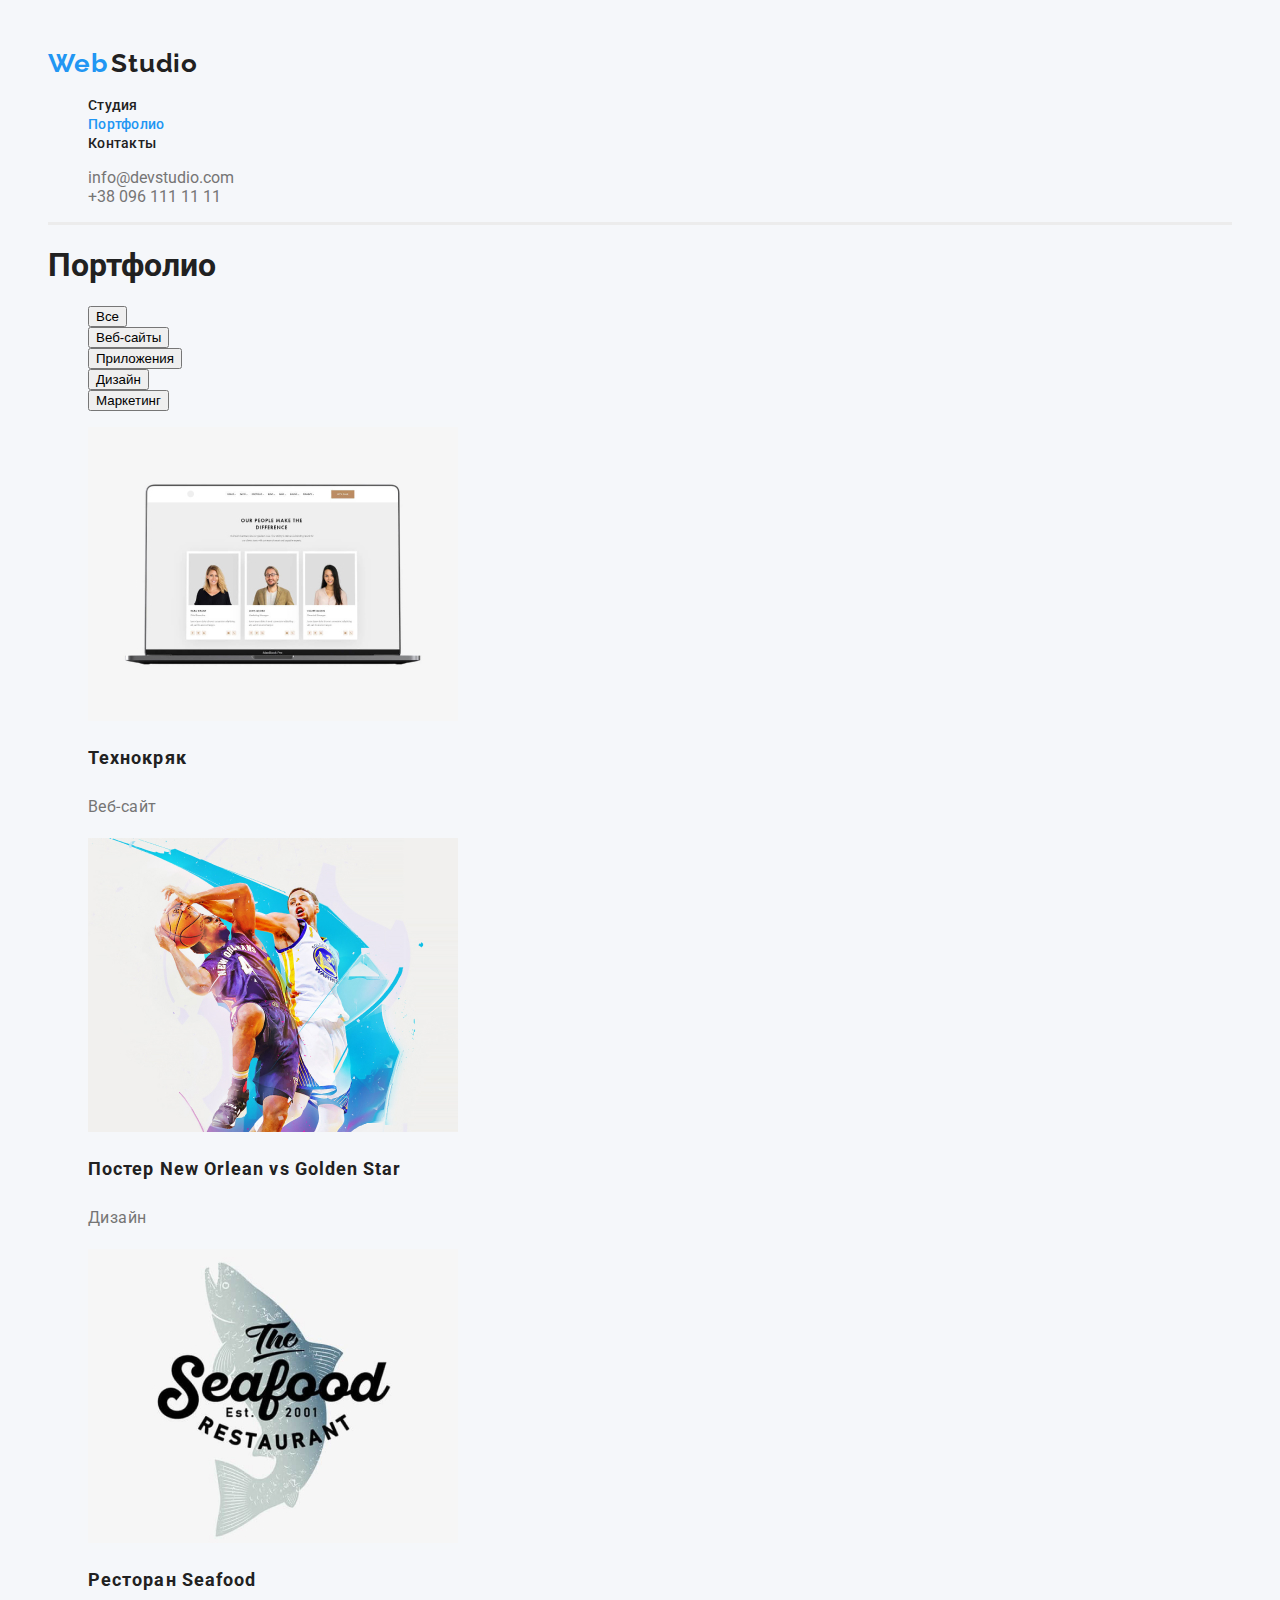
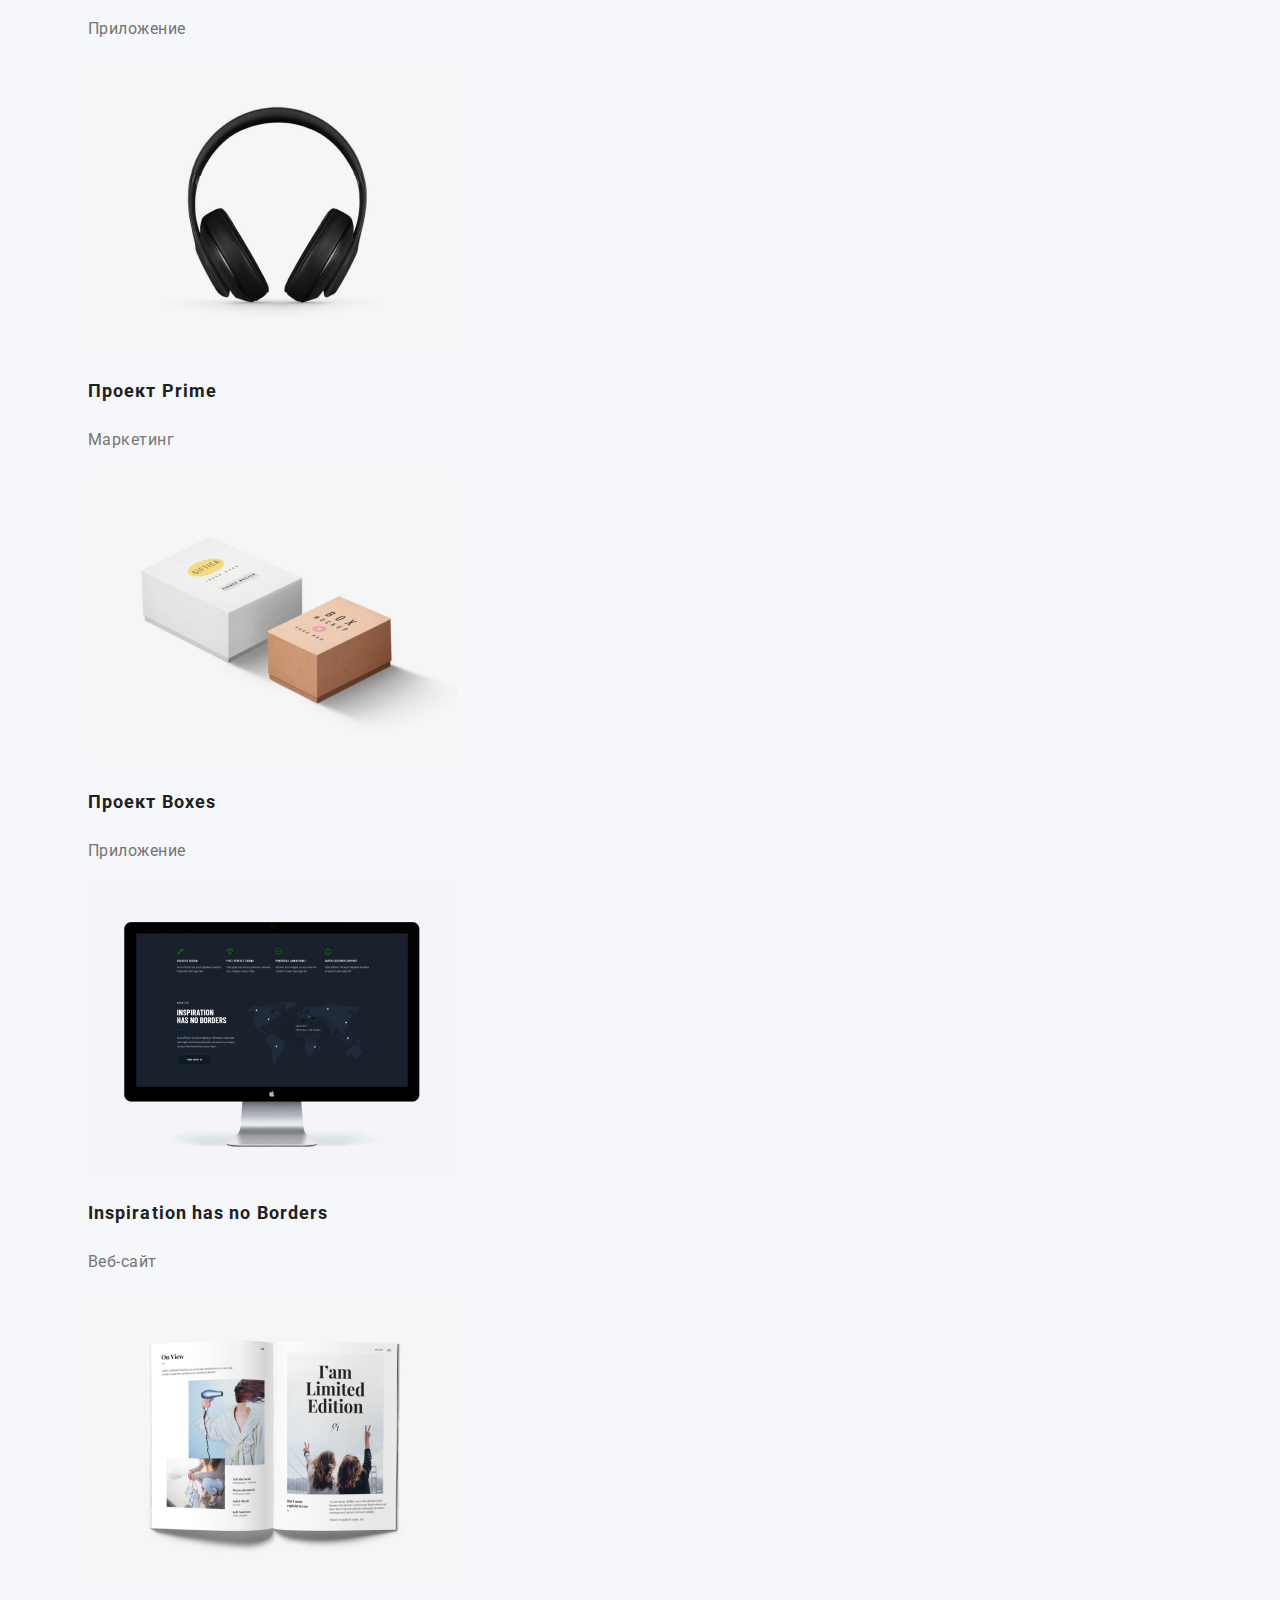
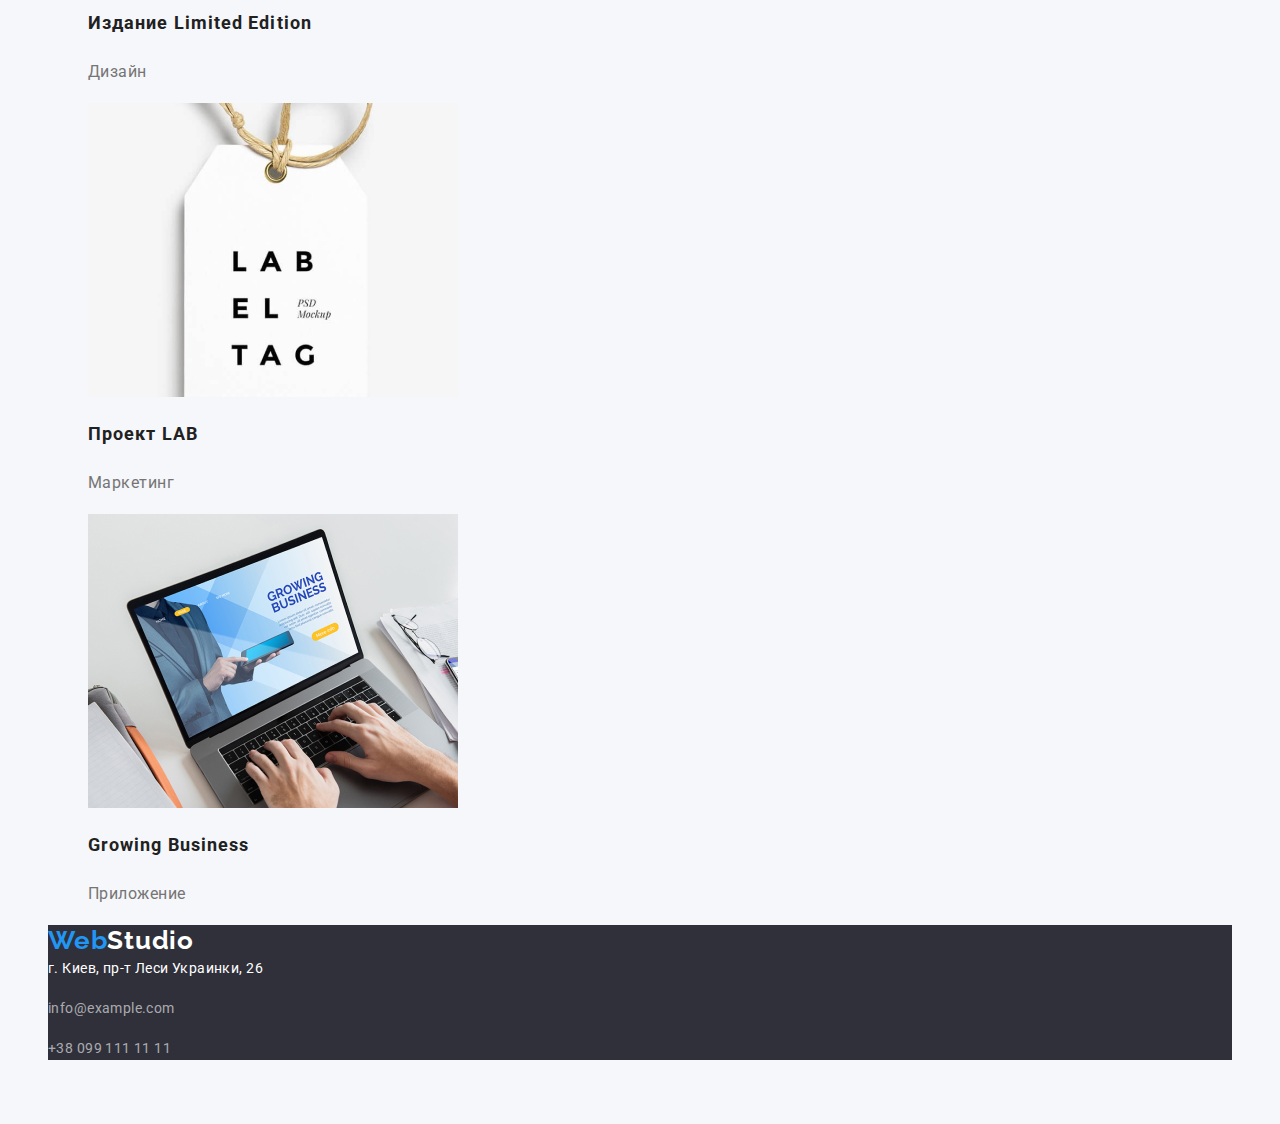
==== portfolio.html @ 978a1388 "goit-markup-hw-02 v1" ====
<!DOCTYPE html>
<html lang="ru">

<head>
    <meta charset="UTF-8" />
    <meta name="viewport" content="width=device-width, initial-scale=1.0" />
    <title>Portfolio</title>
    <link rel="stylesheet" href="./css/normalize.css" />
    <link rel="preconnect" href="https://fonts.gstatic.com" />
    <link href="https://fonts.googleapis.com/css2?family=Open+Sans:wght@400;600&family=Raleway:wght@100;300;400;600;700&family=Roboto:wght@400;500;700;900&display=swap" rel="stylesheet" />
    <link rel="preconnect" href="https://fonts.gstatic.com" />
    <link href="https://fonts.googleapis.com/css2?family=Open+Sans:wght@400;600&family=Raleway:wght@100;300;400;600;700&display=swap" rel="stylesheet" />
    <link rel="stylesheet" href="./css/common.css" />
    <link rel="stylesheet" href="./css/portfolio.css" />
</head>

<body>
    <header class="header">
        <!-- Навигация -->
        <nav class="site-nav">
            <a href="./index.html">
                <span class="logo-accent">Web</span>
                <span class="logo-header">Studio</span>
            </a>
            <ul class="nav-list">
                <li>
                    <a href="./index.html" class="link">Cтудия</a>
                </li>
                <li>
                    <a href="./portfolio.html" class="link current">Портфолио</a>
                </li>
                <li>
                    <a href="#contacts" class="link">Контакты</a>
                </li>
            </ul>
            <!-- Контакты -->
            <ul class="contacts-list">
                <li>
                    <a href="mailto:info@devstudio.com" class="link">info@devstudio.com</a
            >
          </li>
          <li>
            <a href="tel:+380961111111" class="link">+38 096 111 11 11</a>
                </li>
            </ul>
        </nav>
    </header>

    <main>
        <section class="section">
            <h1 class="title hidden-title">Портфолио</h1>
            <ul class="btn-list">
                <li><button type="button">Все</button></li>
                <li><button type="button">Веб-сайты</button></li>
                <li><button type="button">Приложения</button></li>
                <li><button type="button">Дизайн</button></li>
                <li><button type="button">Маркетинг</button></li>
            </ul>

            <ul class="portfolio-list">
                <li>
                    <img src="./img/portfolio-img/portf-1.jpg" alt="Mac Book" width="370" />
                    <h2 class="list-title">Технокряк</h2>
                    <p>Веб-сайт</p>
                </li>
                <li>
                    <img src="./img/portfolio-img/portf-2.jpg" alt="Два баскетболиста" width="370" />
                    <h2 class="list-title">Постер New Orlean vs Golden Star</h2>
                    <p>Дизайн</p>
                </li>
                <li>
                    <img src="./img/portfolio-img/portf-3.jpg" alt="логотип &quot Seafood &quot" width="370" />
                    <h2 class="list-title">Ресторан Seafood</h2>
                    <p>Приложение</p>
                </li>
                <li>
                    <img src="./img/portfolio-img/portf-4.jpg" alt="Наушники" width="370" />
                    <h2 class="list-title">Проект Prime</h2>
                    <p>Маркетинг</p>
                </li>
                <li>
                    <img src="./img/portfolio-img/portf-5.jpg" alt="Две коробки" width="370" />
                    <h2 class="list-title">Проект Boxes</h2>
                    <p>Приложение</p>
                </li>
                <li>
                    <img src="./img/portfolio-img/portf-6.jpg" alt="iMac" width="370" />
                    <h2 class="list-title">Inspiration has no Borders</h2>
                    <p>Веб-сайт</p>
                </li>
                <li>
                    <img src="./img/portfolio-img/portf-7.jpg" alt="Книга" width="370" />
                    <h2 class="list-title">Издание Limited Edition</h2>
                    <p>Дизайн</p>
                </li>
                <li>
                    <img src="./img/portfolio-img/portf-8.jpg" alt="Бирка" width="370" />
                    <h2 class="list-title">Проект LAB</h2>
                    <p>Маркетинг</p>
                </li>
                <li>
                    <img src="./img/portfolio-img/portf-9.jpg" alt="Работа на MacBook" width="370" />
                    <h2 class="list-title">Growing Business</h2>
                    <p>Приложение</p>
                </li>
            </ul>
        </section>
    </main>

    <footer class="footer">
        <a href="./index.html">
            <span class="logo-accent">Web</span
        ><span class="logo-footer">Studio</span>
        </a>
        <div class="contacts">
            <address class="adress">
          <a href="https://goo.gl/maps/UhhwCVumLmPJmTvy5" class="link address">
            г. Киев, пр-т Леси Украинки, 26</a
          >
        </address>
            <address class="adress">
          <p><a href="mailto:info@example.com">info@example.com</a></p>
          <p><a href="tel:+380991111111">+38 099 111 11 11</a></p>
        </address>
        </div>
    </footer>
</body>

</html>
---- css/common.css ----
:root {
    --primary-text-color: #757575;
    --color-lightgrey: rgba(255, 255, 255, 0.6);
    --title-text-color: #212121;
    --accent-color: #2196F3;
    --primary-white: #ffffff;
    --primary-background: #2F303A;
}

body {
    font-family: 'Roboto', sans-serif;
    background: #f5f7fa;
    padding: 40px;
}

li {
    list-style: none;
}

a {
    text-decoration: none;
    color:
}

address {
    font-style: normal;
}

.footer,
.hero {
    background-color: var(--primary-background);
}

.header {
    border-bottom: solid #ECECEC;
}


/* logo */

.logo-accent {
    color: #2196F3;
}

.logo-header {
    color: #212121;
}

.logo-footer {
    color: var(--primary-white);
}


/* .logo-accent {
    font-family: "Raleway", sans-serif;
    font-weight: 700;
    Font style: bold;
    font-size: 26px;
    line-height: 31px;
    letter-spacing: 0.03em;
} */

.logo-accent,
.logo-footer,
.logo-header {
    font-family: "Raleway", sans-serif;
    font-weight: 700;
    font-style: normal;
    font-size: 26px;
    line-height: 31px;
    letter-spacing: 0.03em;
}


/* contacts */

.contacts-list .link {
    color: var(--primary-text-color);
}

.contacts-list .link:hover,
.contacts-list .link:focus {
    color: var(--accent-color);
}

.section {
    color: var(--primary-text-color);
}

.section-title,
.title,
.list-title {
    color: var(--title-text-color);
}

.list-title {
    font-size: 18px;
    line-height: 36px;
    letter-spacing: 0.06em;
}


/* Site Navigation */

.nav-list .link.current {
    color: var(--accent-color);
}

.nav-list .link {
    color: var(--title-text-color);
    font-weight: 500;
    font-size: 14px;
    line-height: 16px;
    letter-spacing: 0.02em;
}

.nav-list .link:hover,
.nav-list .link:focus {
    color: var(--accent-color);
}


/* Footer */

.footer a {
    color: var(--color-lightgrey);
}

.footer .address {
    color: var(--primary-white);
}

.adress a {
    font-family: 'Roboto';
    font-style: normal;
    font-weight: 400;
    font-size: 14px;
    line-height: 24px;
    letter-spacing: 0.03em;
}
---- css/portfolio.css ----
.title.hidden-title {}

.portfolio-list p {
    font-size: 16px;
    font-weight: normal;
    line-height: 30px;
    letter-spacing: 0.03em;
}


/* .section {} */
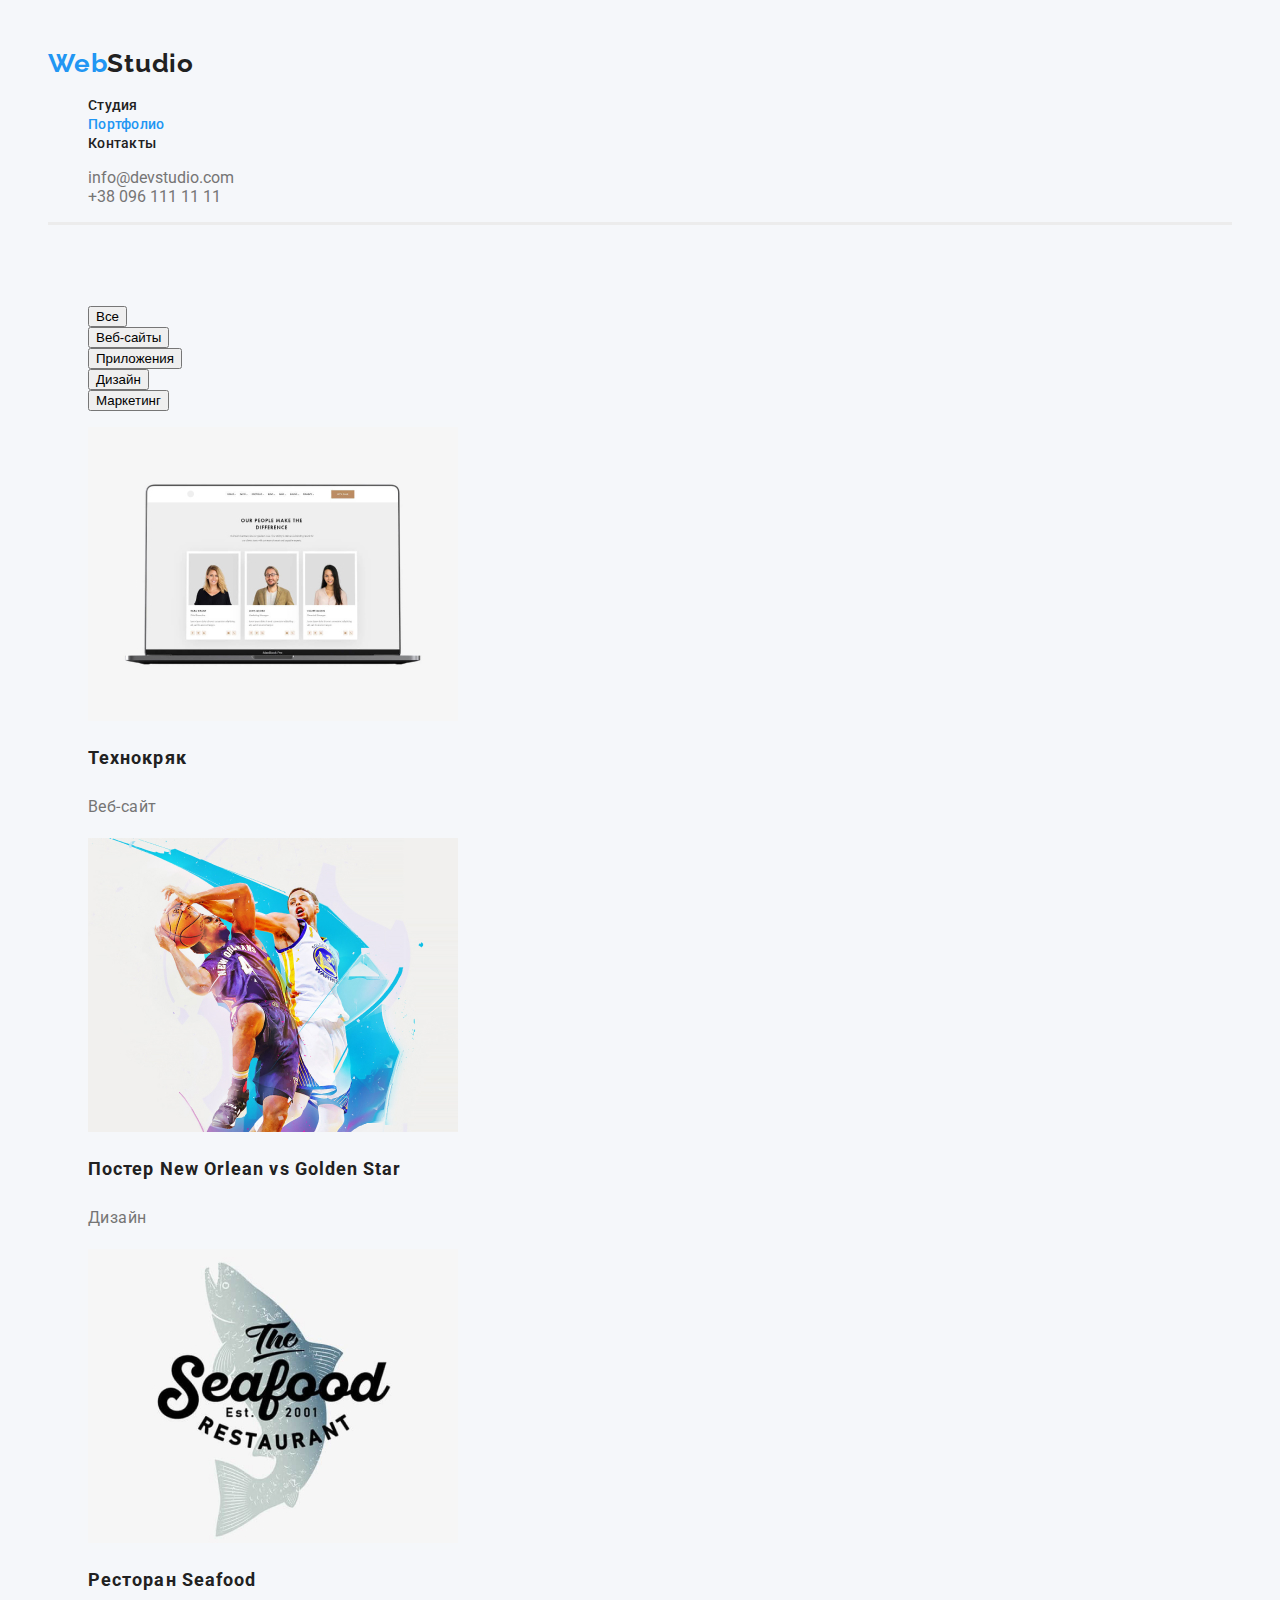
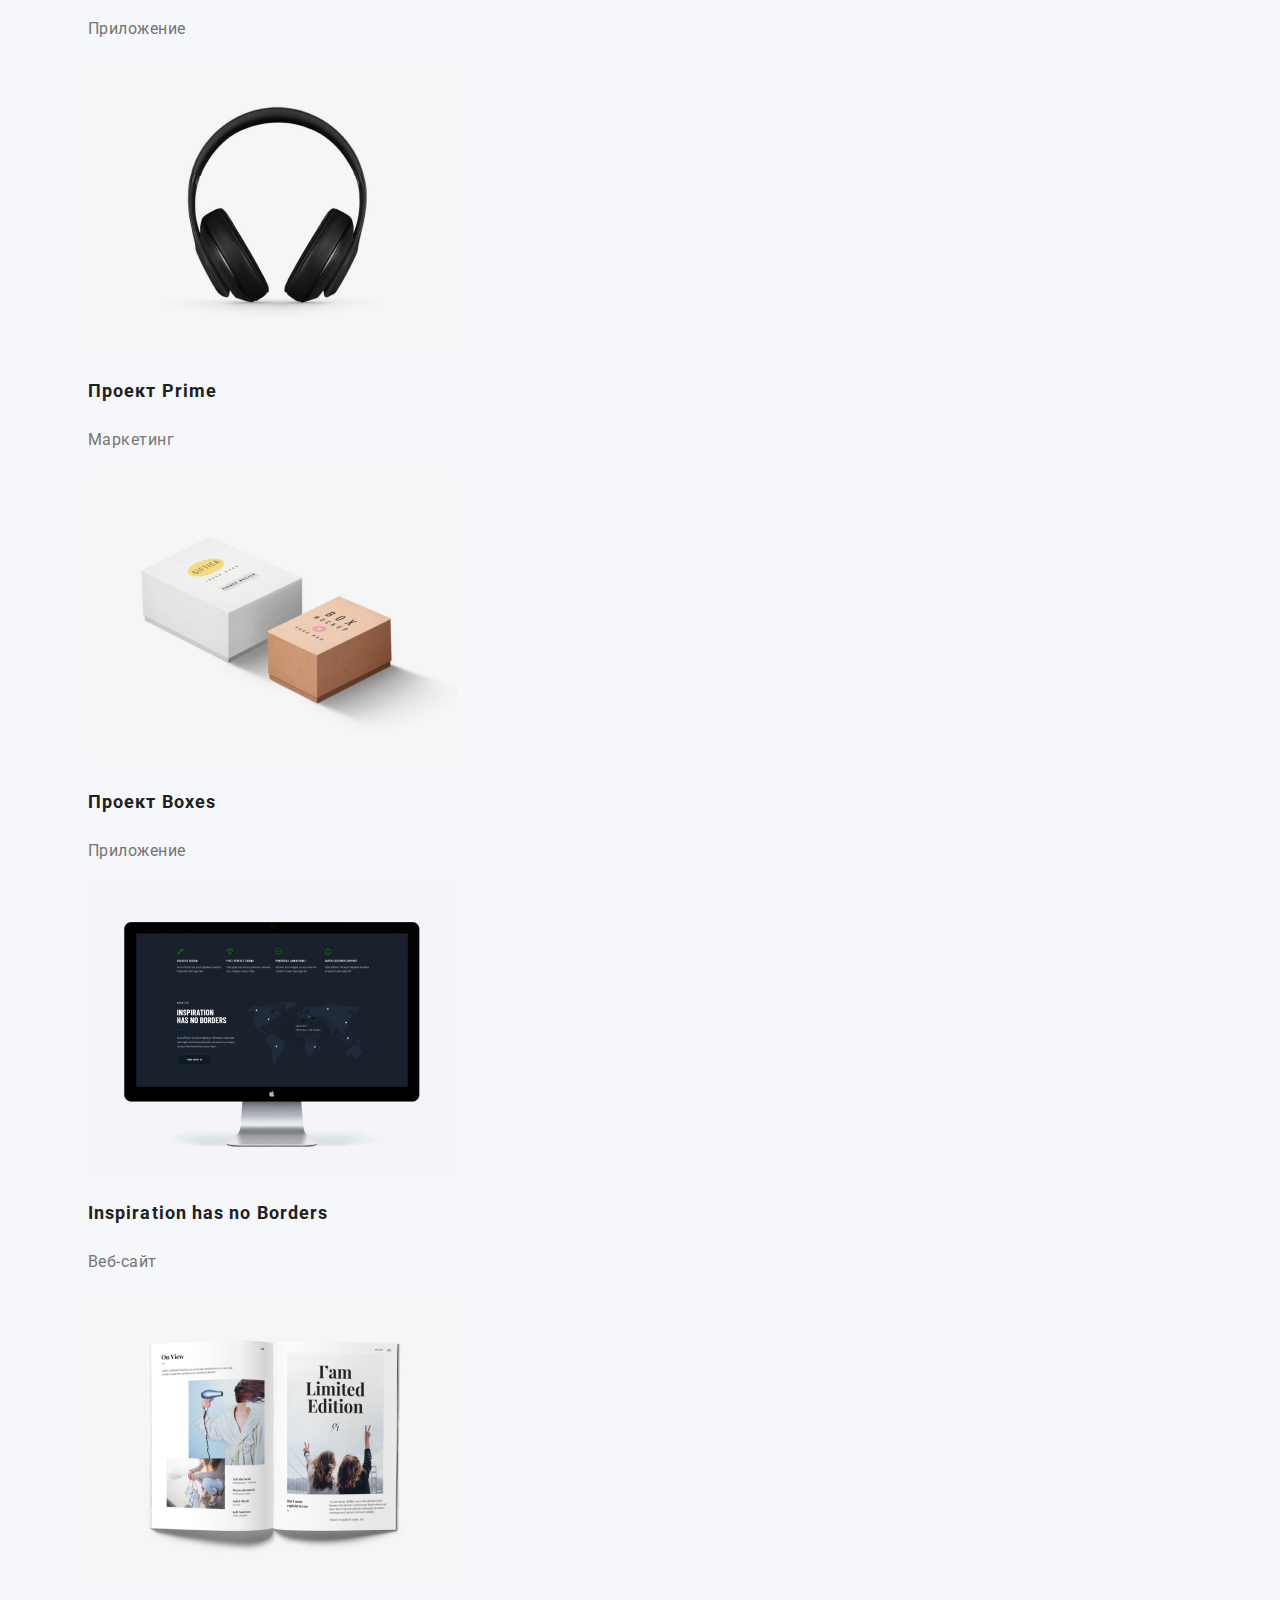
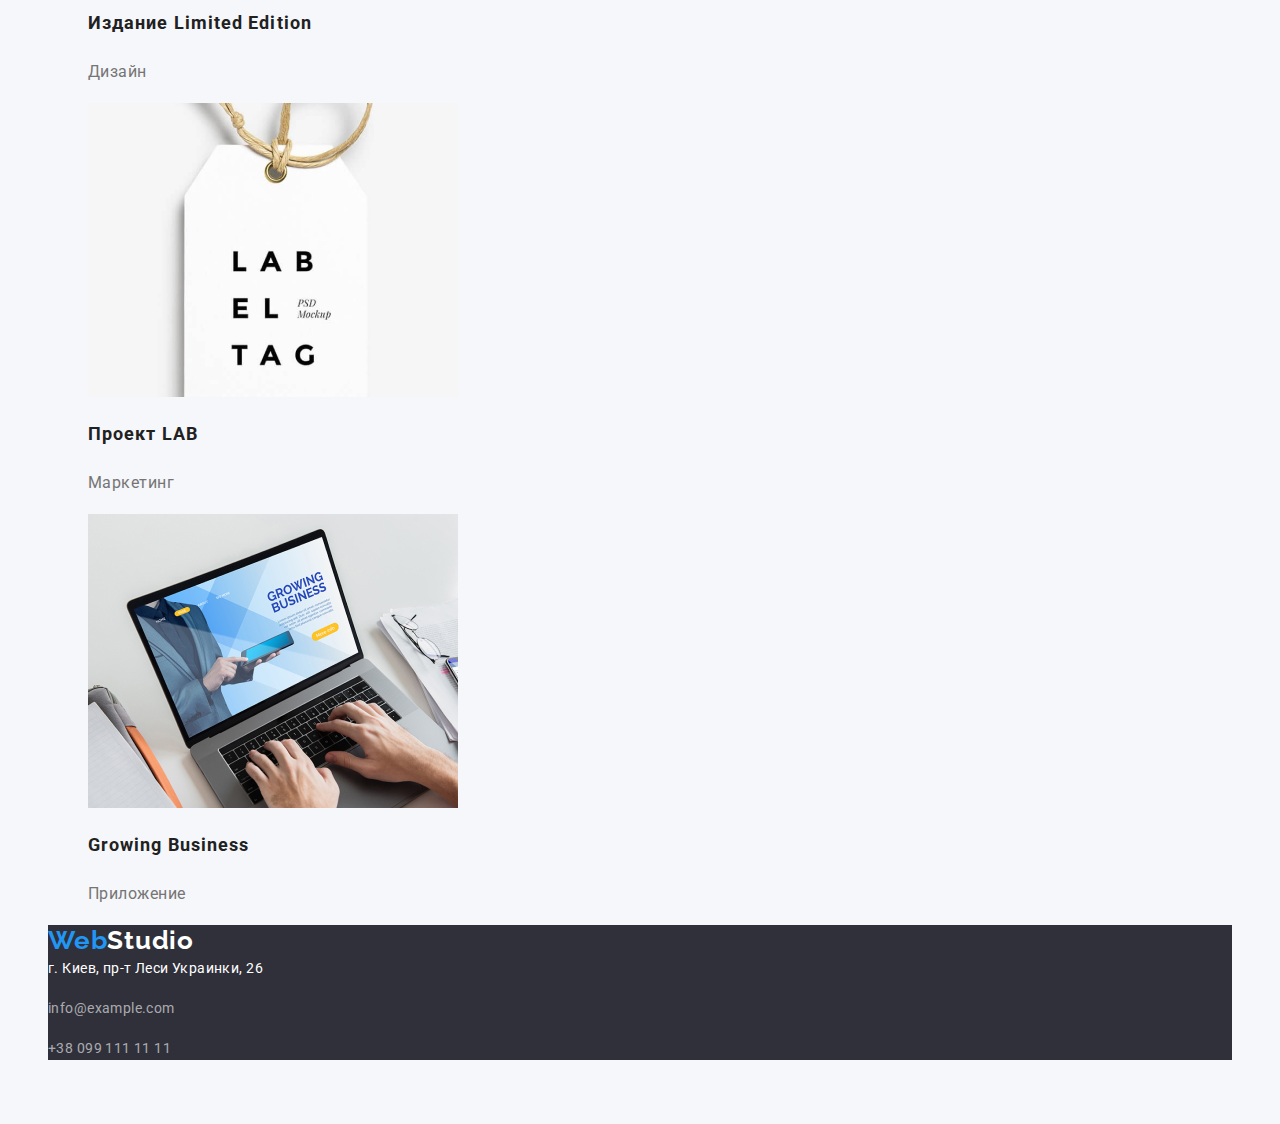
==== commit f6599110: "Portfolio Header logo" ====
--- a/portfolio.html
+++ b/portfolio.html
@@ -19,8 +19,8 @@
         <!-- Навигация -->
         <nav class="site-nav">
             <a href="./index.html">
-                <span class="logo-accent">Web</span>
-                <span class="logo-header">Studio</span>
+                <span class="logo-accent">Web</span
+          ><span class="logo-header">Studio</span>
             </a>
             <ul class="nav-list">
                 <li>
--- a/css/common.css
+++ b/css/common.css
@@ -19,7 +19,6 @@
 
 a {
     text-decoration: none;
-    color:
 }
 
 address {
@@ -49,16 +48,6 @@
 .logo-footer {
     color: var(--primary-white);
 }
-
-
-/* .logo-accent {
-    font-family: "Raleway", sans-serif;
-    font-weight: 700;
-    Font style: bold;
-    font-size: 26px;
-    line-height: 31px;
-    letter-spacing: 0.03em;
-} */
 
 .logo-accent,
 .logo-footer,
--- a/css/portfolio.css
+++ b/css/portfolio.css
@@ -1,4 +1,6 @@
-.title.hidden-title {}
+.title.hidden-title {
+    visibility: hidden;
+}
 
 .portfolio-list p {
     font-size: 16px;
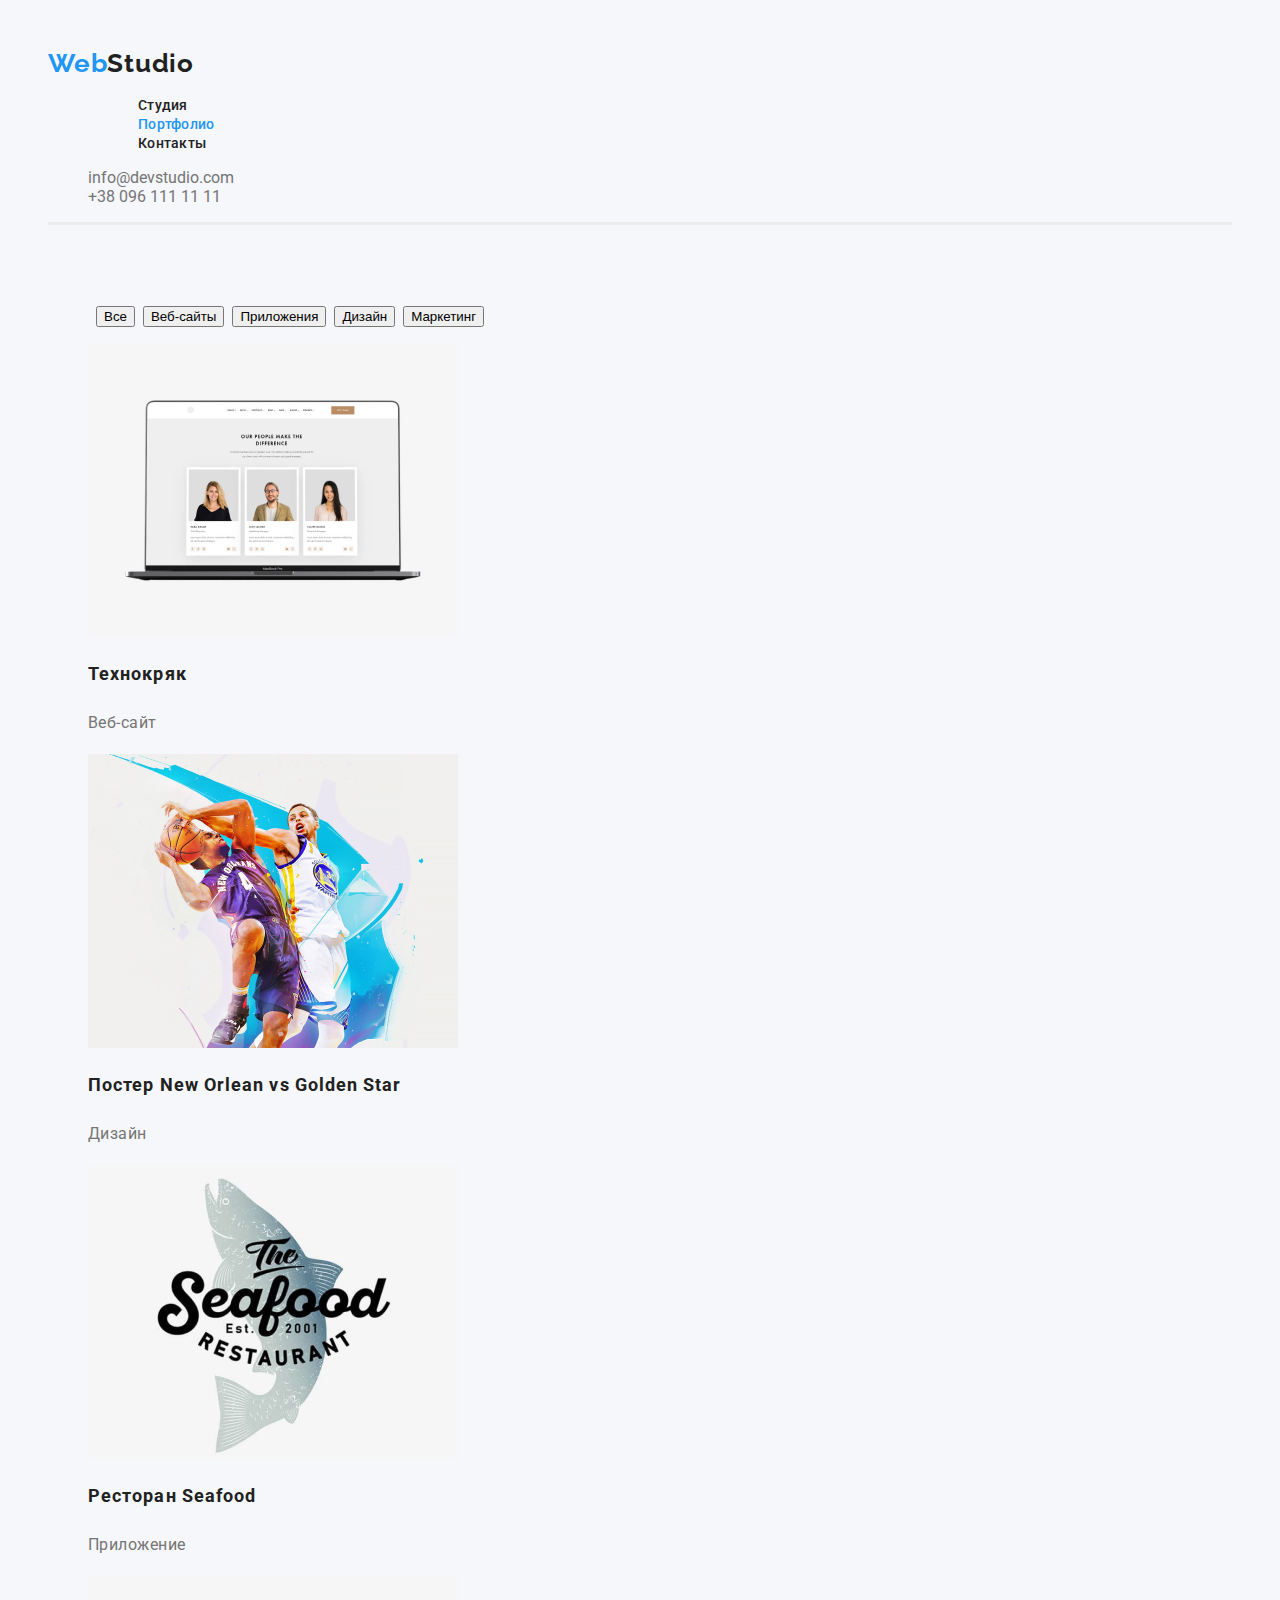
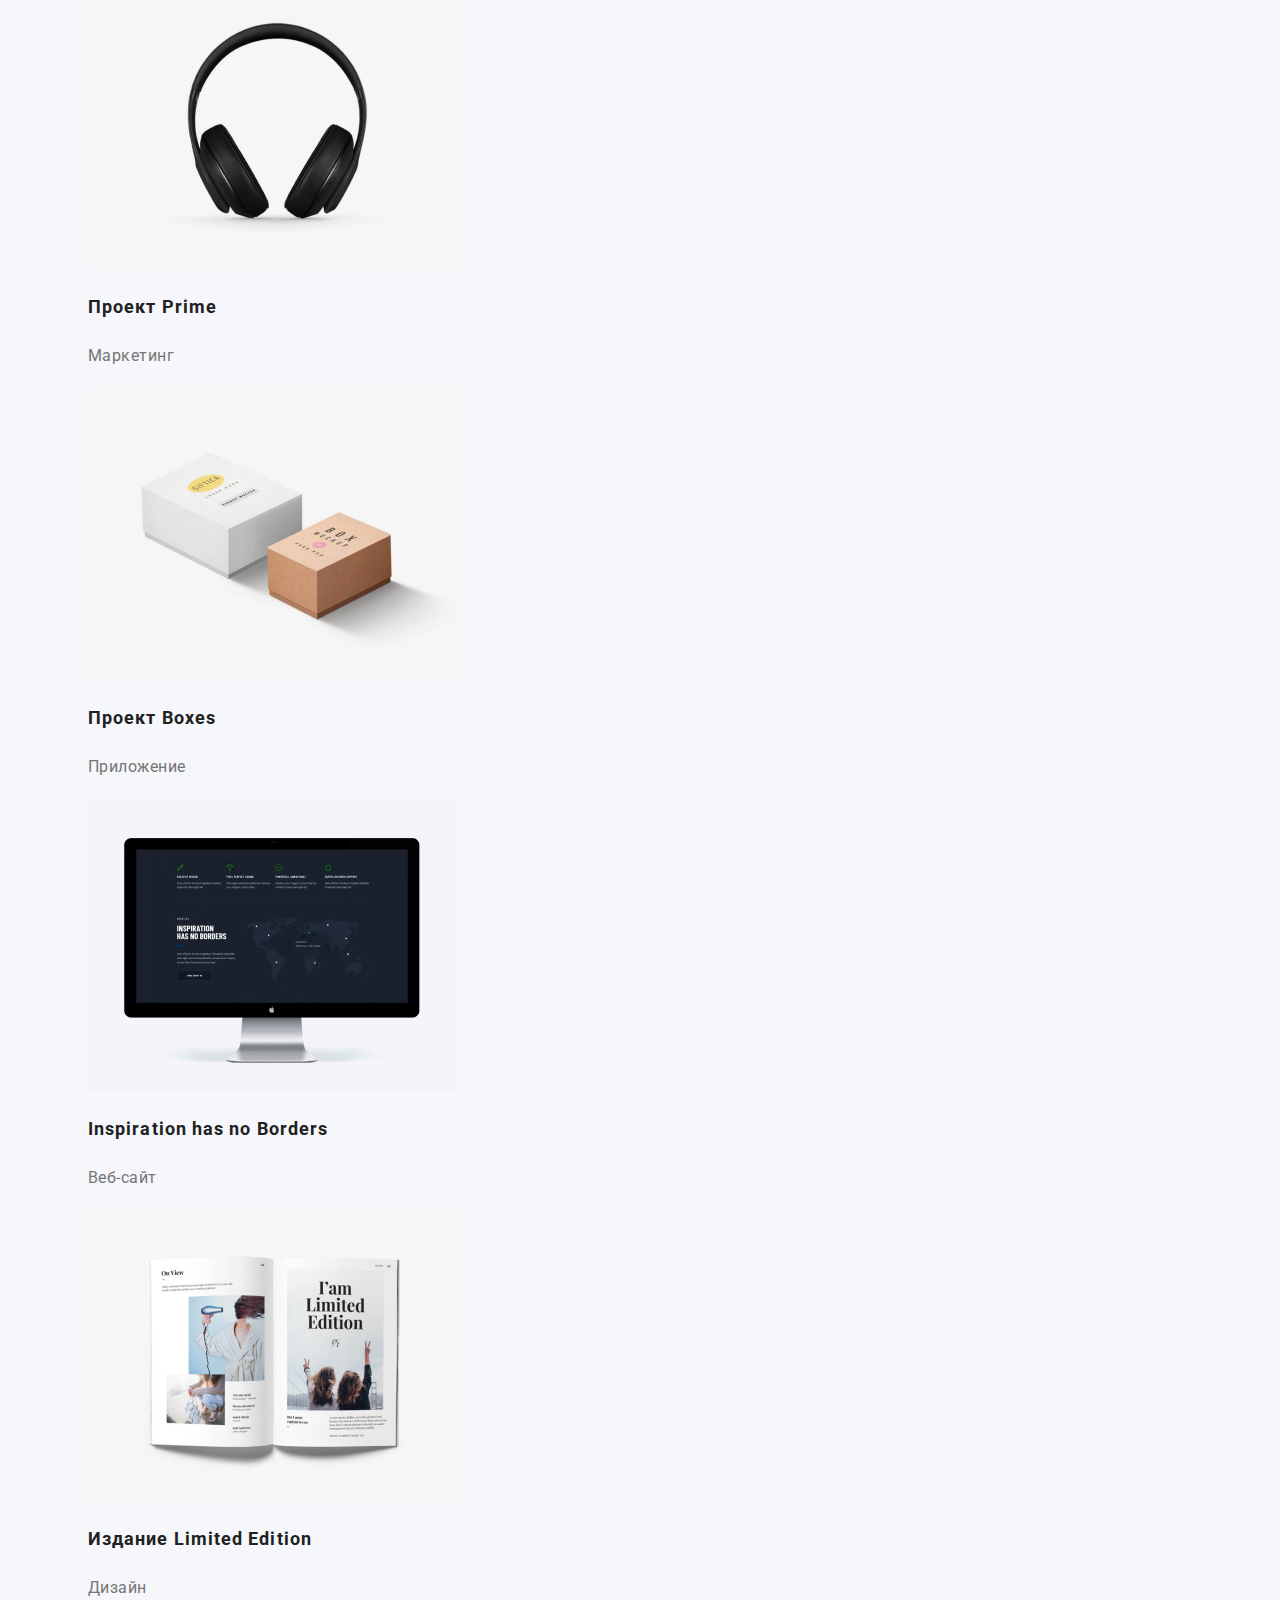
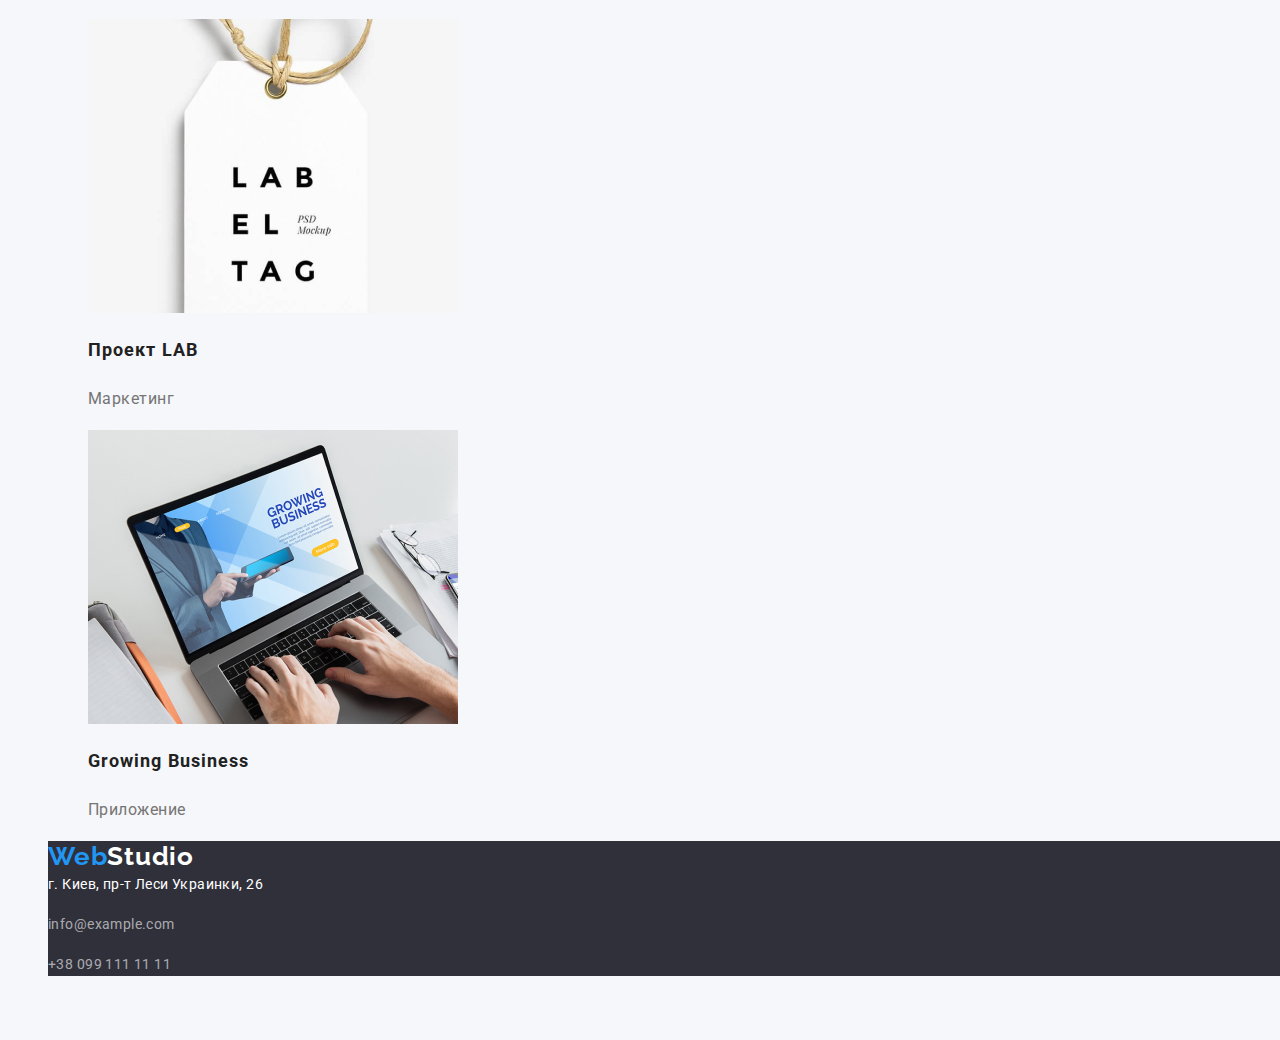
==== commit 4974809c: "goit-markup-hw-02 v1.3" ====
--- a/portfolio.html
+++ b/portfolio.html
@@ -47,7 +47,7 @@
     </header>
 
     <main>
-        <section class="section">
+        <section class="section portfolio">
             <h1 class="title hidden-title">Портфолио</h1>
             <ul class="btn-list">
                 <li><button type="button">Все</button></li>
--- a/css/common.css
+++ b/css/common.css
@@ -5,6 +5,12 @@
     --accent-color: #2196F3;
     --primary-white: #ffffff;
     --primary-background: #2F303A;
+}
+
+*,
+*::before,
+*::after {
+    box-sizing: border-box;
 }
 
 body {
@@ -30,8 +36,32 @@
     background-color: var(--primary-background);
 }
 
+
+/* Header */
+
 .header {
     border-bottom: solid #ECECEC;
+}
+
+
+/* Site Navigation */
+
+.nav-list .link.current {
+    color: var(--accent-color);
+}
+
+.nav-list .link {
+    color: var(--title-text-color);
+    font-weight: 500;
+    font-size: 14px;
+    line-height: 16px;
+    letter-spacing: 0.02em;
+    margin-left: 50px;
+}
+
+.nav-list .link:hover,
+.nav-list .link:focus {
+    color: var(--accent-color);
 }
 
 
@@ -89,27 +119,11 @@
 }
 
 
-/* Site Navigation */
+/* Footer */
 
-.nav-list .link.current {
-    color: var(--accent-color);
+.footer {
+    width: 1600px;
 }
-
-.nav-list .link {
-    color: var(--title-text-color);
-    font-weight: 500;
-    font-size: 14px;
-    line-height: 16px;
-    letter-spacing: 0.02em;
-}
-
-.nav-list .link:hover,
-.nav-list .link:focus {
-    color: var(--accent-color);
-}
-
-
-/* Footer */
 
 .footer a {
     color: var(--color-lightgrey);
--- a/css/portfolio.css
+++ b/css/portfolio.css
@@ -1,6 +1,28 @@
 .title.hidden-title {
     visibility: hidden;
 }
+
+
+/* Button list */
+
+.btn-list {
+    display: flex;
+    flex-direction: row;
+}
+
+.btn-list li {
+    margin-left: 8px;
+}
+
+
+/* Portfolio Section */
+
+.section.portfolio {
+    /* display: flex;
+		flex-direction: row; */
+}
+
+.portfolio-list {}
 
 .portfolio-list p {
     font-size: 16px;
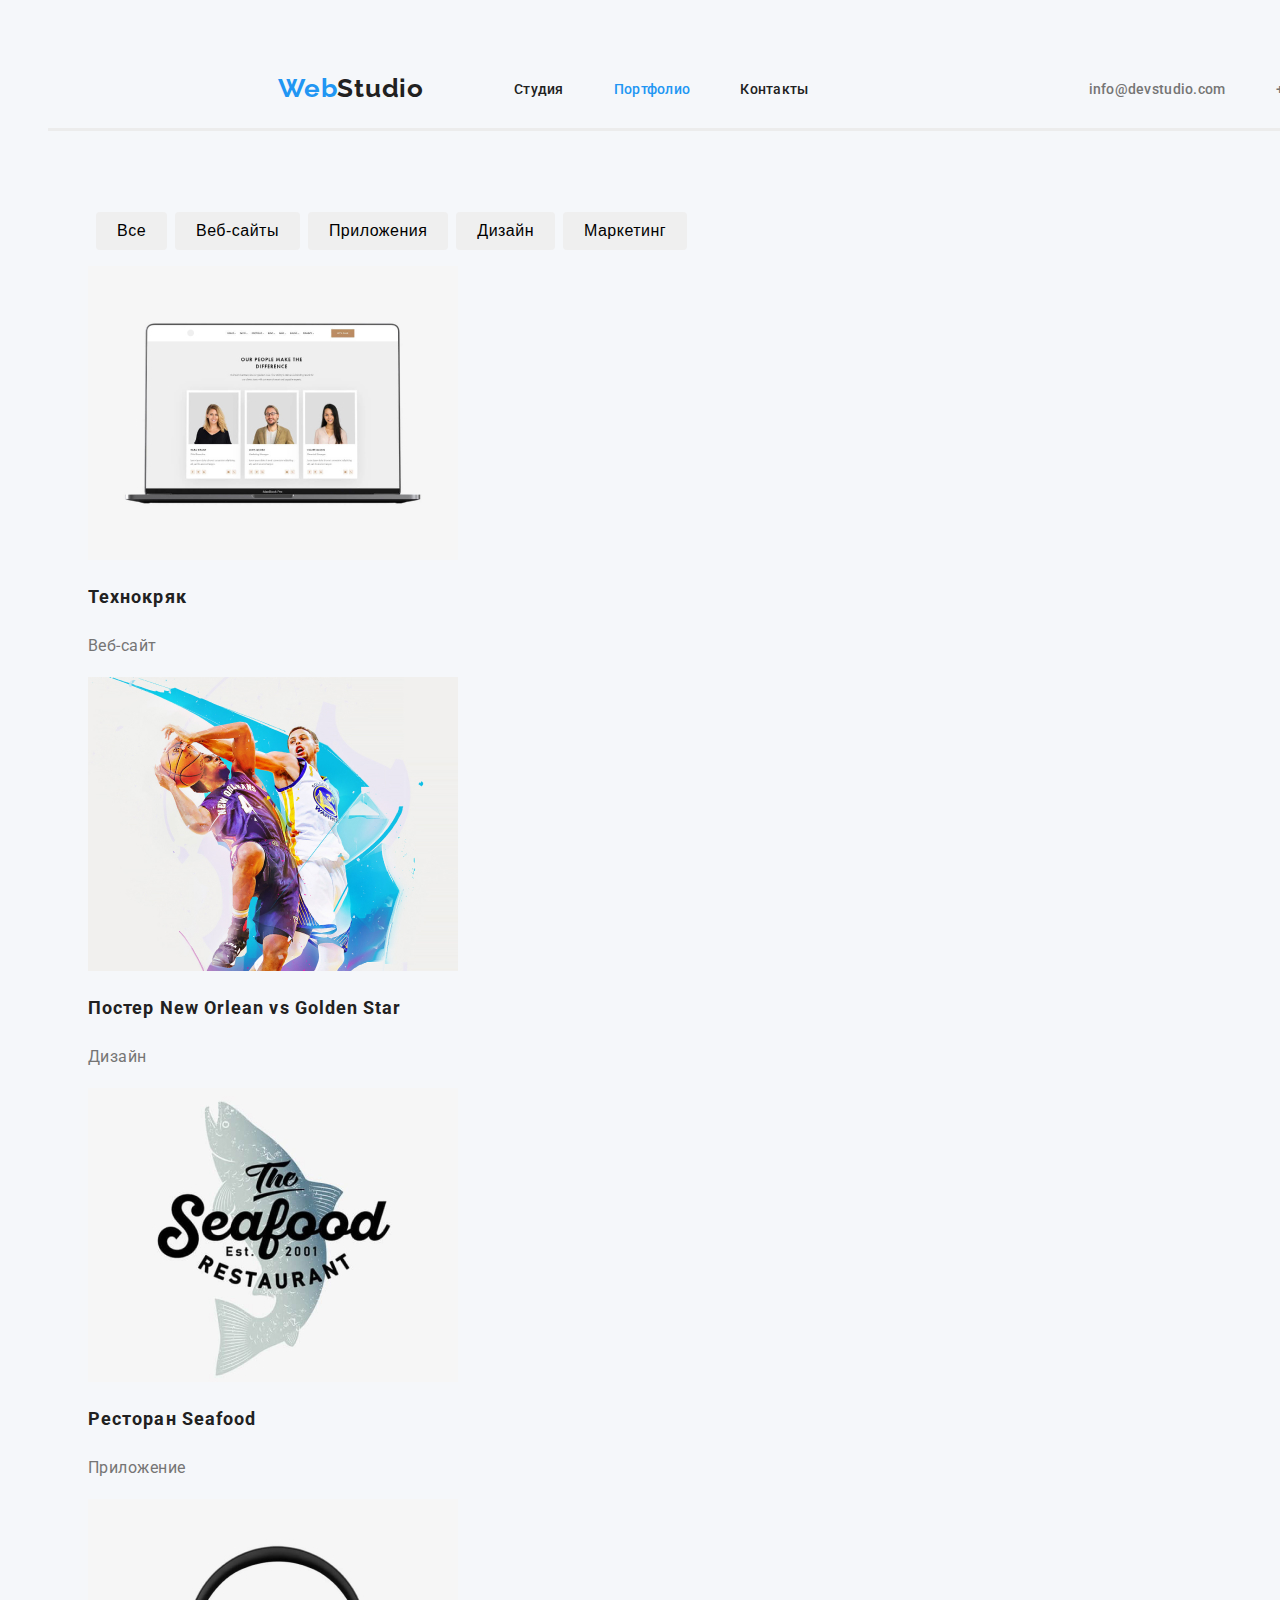
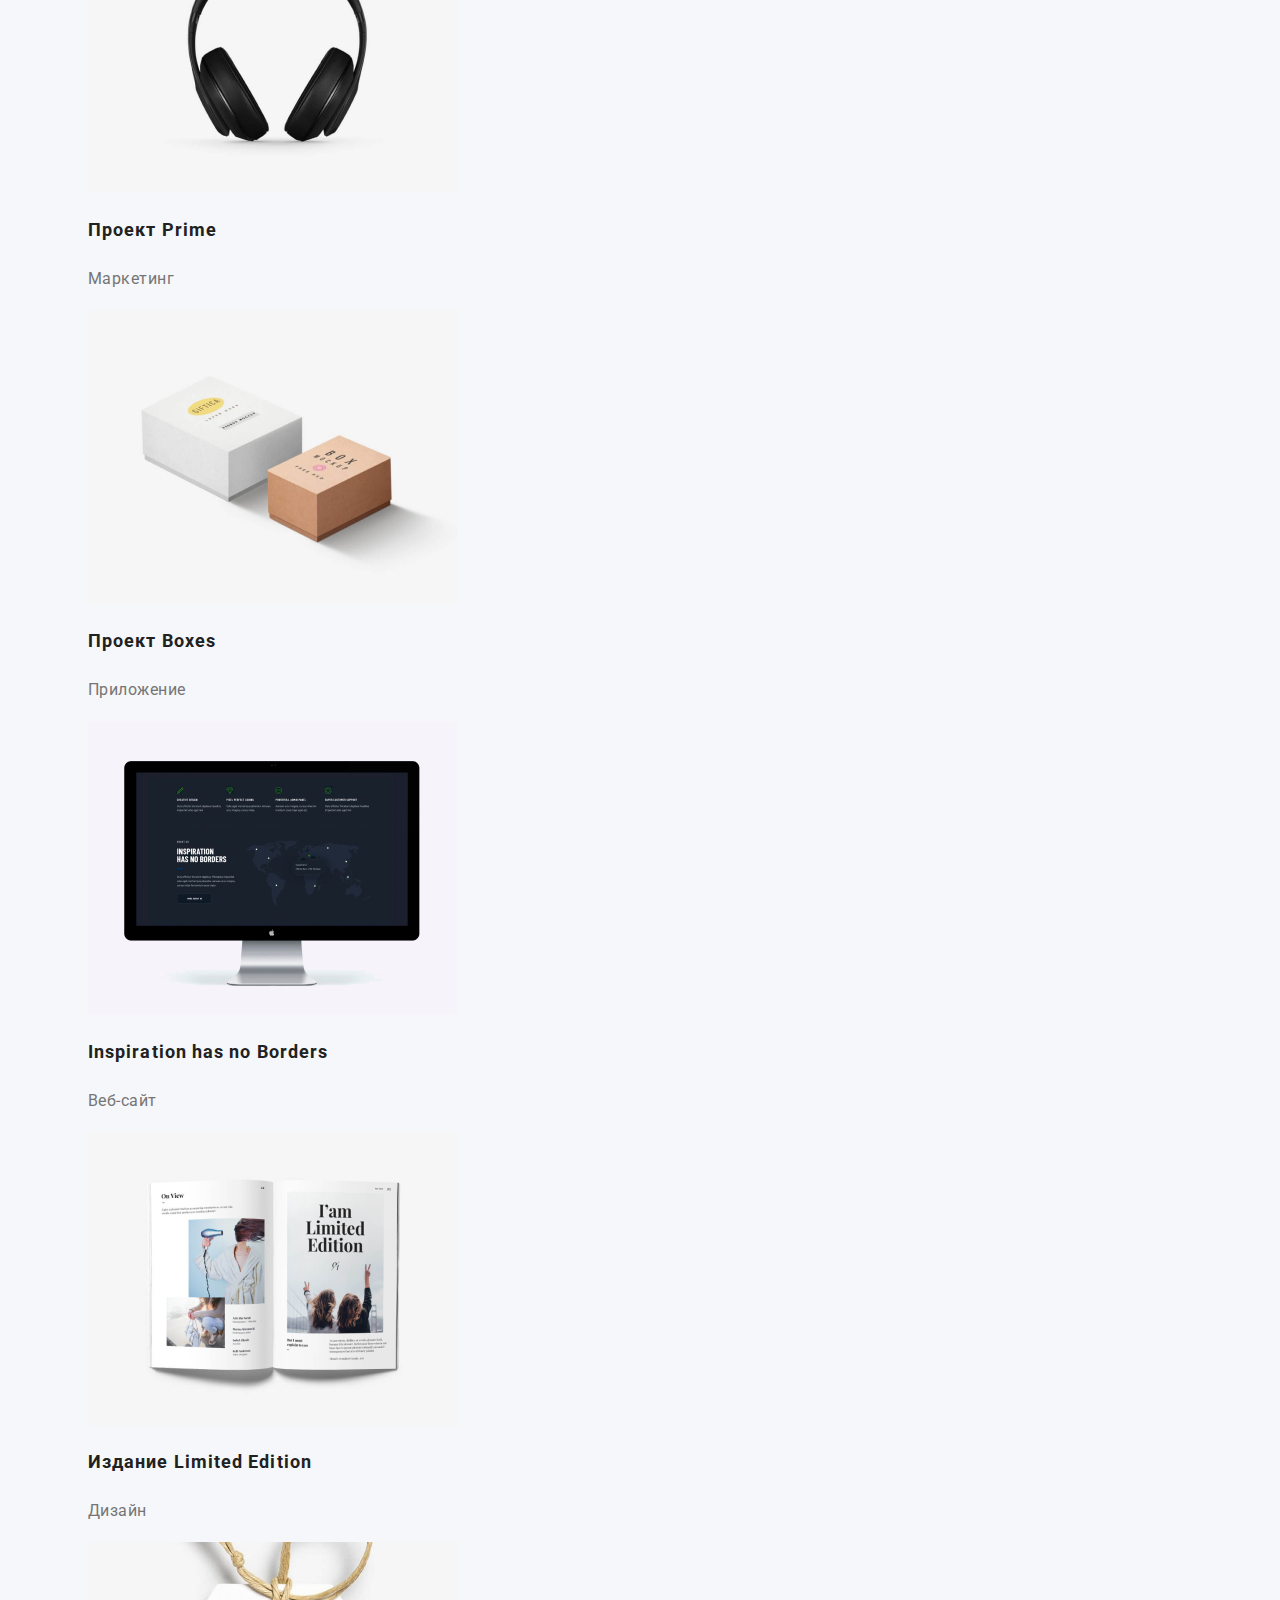
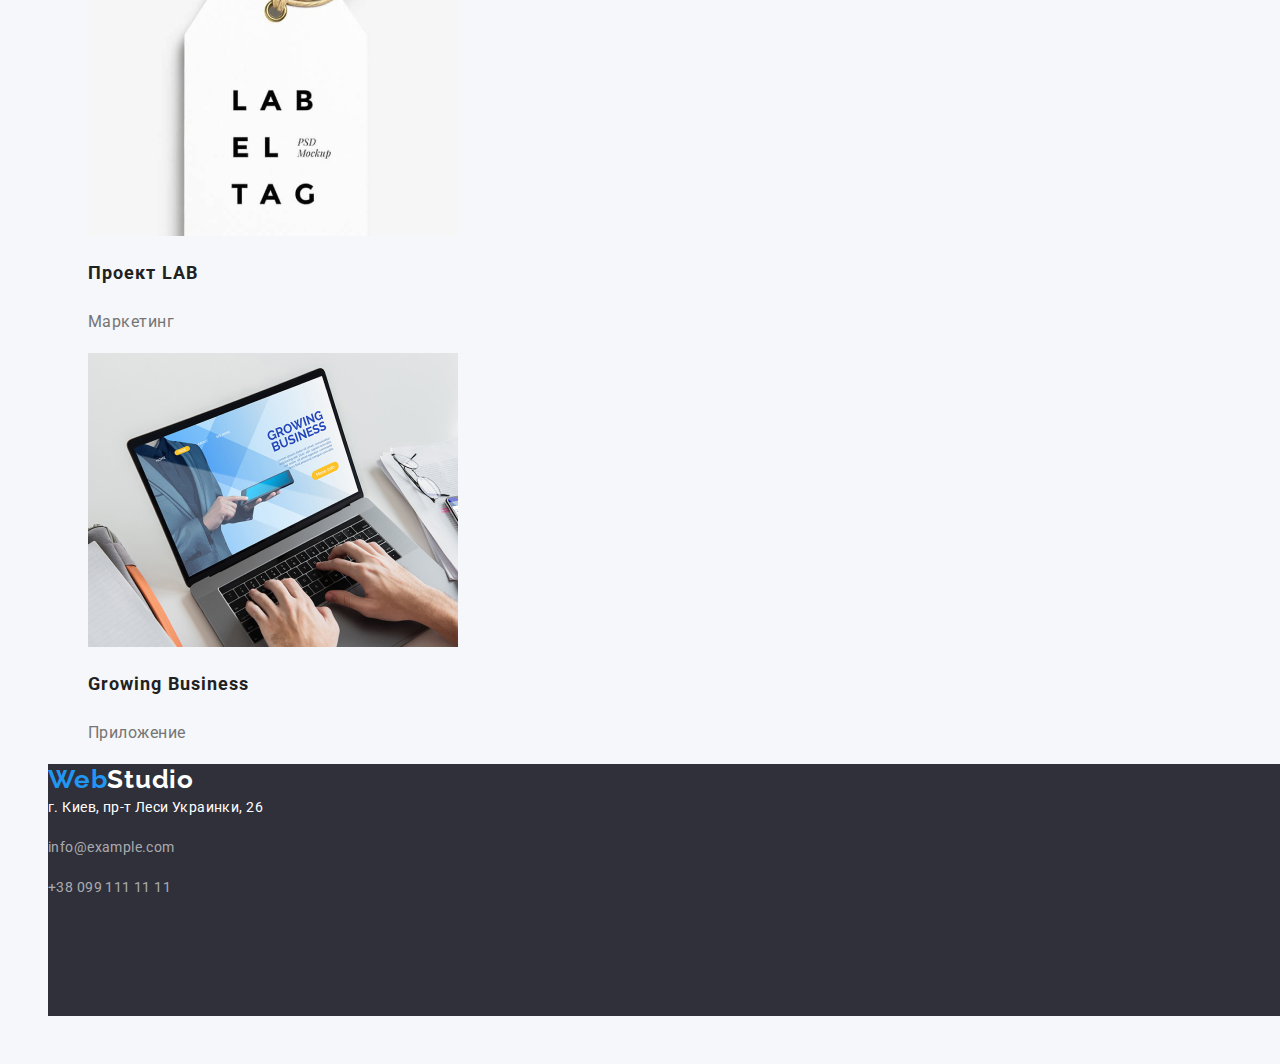
==== commit 9cf21173: "goit-markup-hw-02 v2.0" ====
--- a/portfolio.html
+++ b/portfolio.html
@@ -69,7 +69,7 @@
                     <p>Дизайн</p>
                 </li>
                 <li>
-                    <img src="./img/portfolio-img/portf-3.jpg" alt="логотип &quot Seafood &quot" width="370" />
+                    <img src="./img/portfolio-img/portf-3.jpg" alt="логотип Seafood" width="370" />
                     <h2 class="list-title">Ресторан Seafood</h2>
                     <p>Приложение</p>
                 </li>
--- a/css/common.css
+++ b/css/common.css
@@ -2,15 +2,10 @@
     --primary-text-color: #757575;
     --color-lightgrey: rgba(255, 255, 255, 0.6);
     --title-text-color: #212121;
-    --accent-color: #2196F3;
+    --accent-color: #2196f3;
     --primary-white: #ffffff;
-    --primary-background: #2F303A;
-}
-
-*,
-*::before,
-*::after {
-    box-sizing: border-box;
+    --primary-background: #2f303a;
+    --secondary-background: #f5f4fa;
 }
 
 body {
@@ -36,15 +31,65 @@
     background-color: var(--primary-background);
 }
 
+.wrapper {
+    width: 1600px;
+    background-color: var(--primary-white);
+}
+
 
 /* Header */
 
 .header {
-    border-bottom: solid #ECECEC;
+    width: 1600px;
+    border-bottom: solid #ececec;
 }
 
 
 /* Site Navigation */
+
+.site-nav {
+    display: flex;
+    width: 1170px;
+    height: 80px;
+    padding-left: 15px;
+    padding-right: 15px;
+    margin-left: 215px;
+    margin-right: 215px;
+    align-items: center;
+}
+
+
+/* logo */
+
+.logo-accent {
+    color: #2196f3;
+}
+
+.logo-header {
+    color: #212121;
+}
+
+.logo-footer {
+    color: var(--primary-white);
+}
+
+.logo-accent,
+.logo-footer,
+.logo-header {
+    font-family: 'Raleway', sans-serif;
+    font-weight: 700;
+    font-style: normal;
+    font-size: 26px;
+    line-height: 31px;
+    letter-spacing: 0.03em;
+}
+
+
+/* Navigation list */
+
+.nav-list {
+    display: flex;
+}
 
 .nav-list .link.current {
     color: var(--accent-color);
@@ -65,36 +110,22 @@
 }
 
 
-/* logo */
+/* contacts */
 
-.logo-accent {
-    color: #2196F3;
+.contacts-list {
+    display: flex;
+    padding: 15px;
+    /* margin: auto;*/
+    margin-left: 215px;
 }
-
-.logo-header {
-    color: #212121;
-}
-
-.logo-footer {
-    color: var(--primary-white);
-}
-
-.logo-accent,
-.logo-footer,
-.logo-header {
-    font-family: "Raleway", sans-serif;
-    font-weight: 700;
-    font-style: normal;
-    font-size: 26px;
-    line-height: 31px;
-    letter-spacing: 0.03em;
-}
-
-
-/* contacts */
 
 .contacts-list .link {
     color: var(--primary-text-color);
+    font-weight: 500;
+    font-size: 14px;
+    line-height: 16px;
+    letter-spacing: 0.02em;
+    margin-left: 50px;
 }
 
 .contacts-list .link:hover,
@@ -123,6 +154,7 @@
 
 .footer {
     width: 1600px;
+    height: 252px;
 }
 
 .footer a {
--- a/css/portfolio.css
+++ b/css/portfolio.css
@@ -7,22 +7,50 @@
 
 .btn-list {
     display: flex;
-    flex-direction: row;
+    align-items: center;
+    width: 611px;
 }
 
 .btn-list li {
     margin-left: 8px;
+    max-width: 611px;
+}
+
+.btn-list button {
+    border: transparent;
+    border-radius: 4px;
+    font-weight: 500;
+    font-size: 16px;
+    line-height: 26px;
+    text-align: center;
+    letter-spacing: 0.03em;
+    padding: 6px 21px;
+}
+
+.btn-list button:focus,
+.btn-list button:hover {
+    color: var(--primary-white);
+    background-color: var(--accent-color);
 }
 
 
 /* Portfolio Section */
 
 .section.portfolio {
+    width: 1170px;
+    align-items: center;
     /* display: flex;
 		flex-direction: row; */
 }
 
-.portfolio-list {}
+.portfolio-list {
+    display: block;
+}
+
+.portfolio-list li {
+    margin-right: auto;
+    display: block;
+}
 
 .portfolio-list p {
     font-size: 16px;
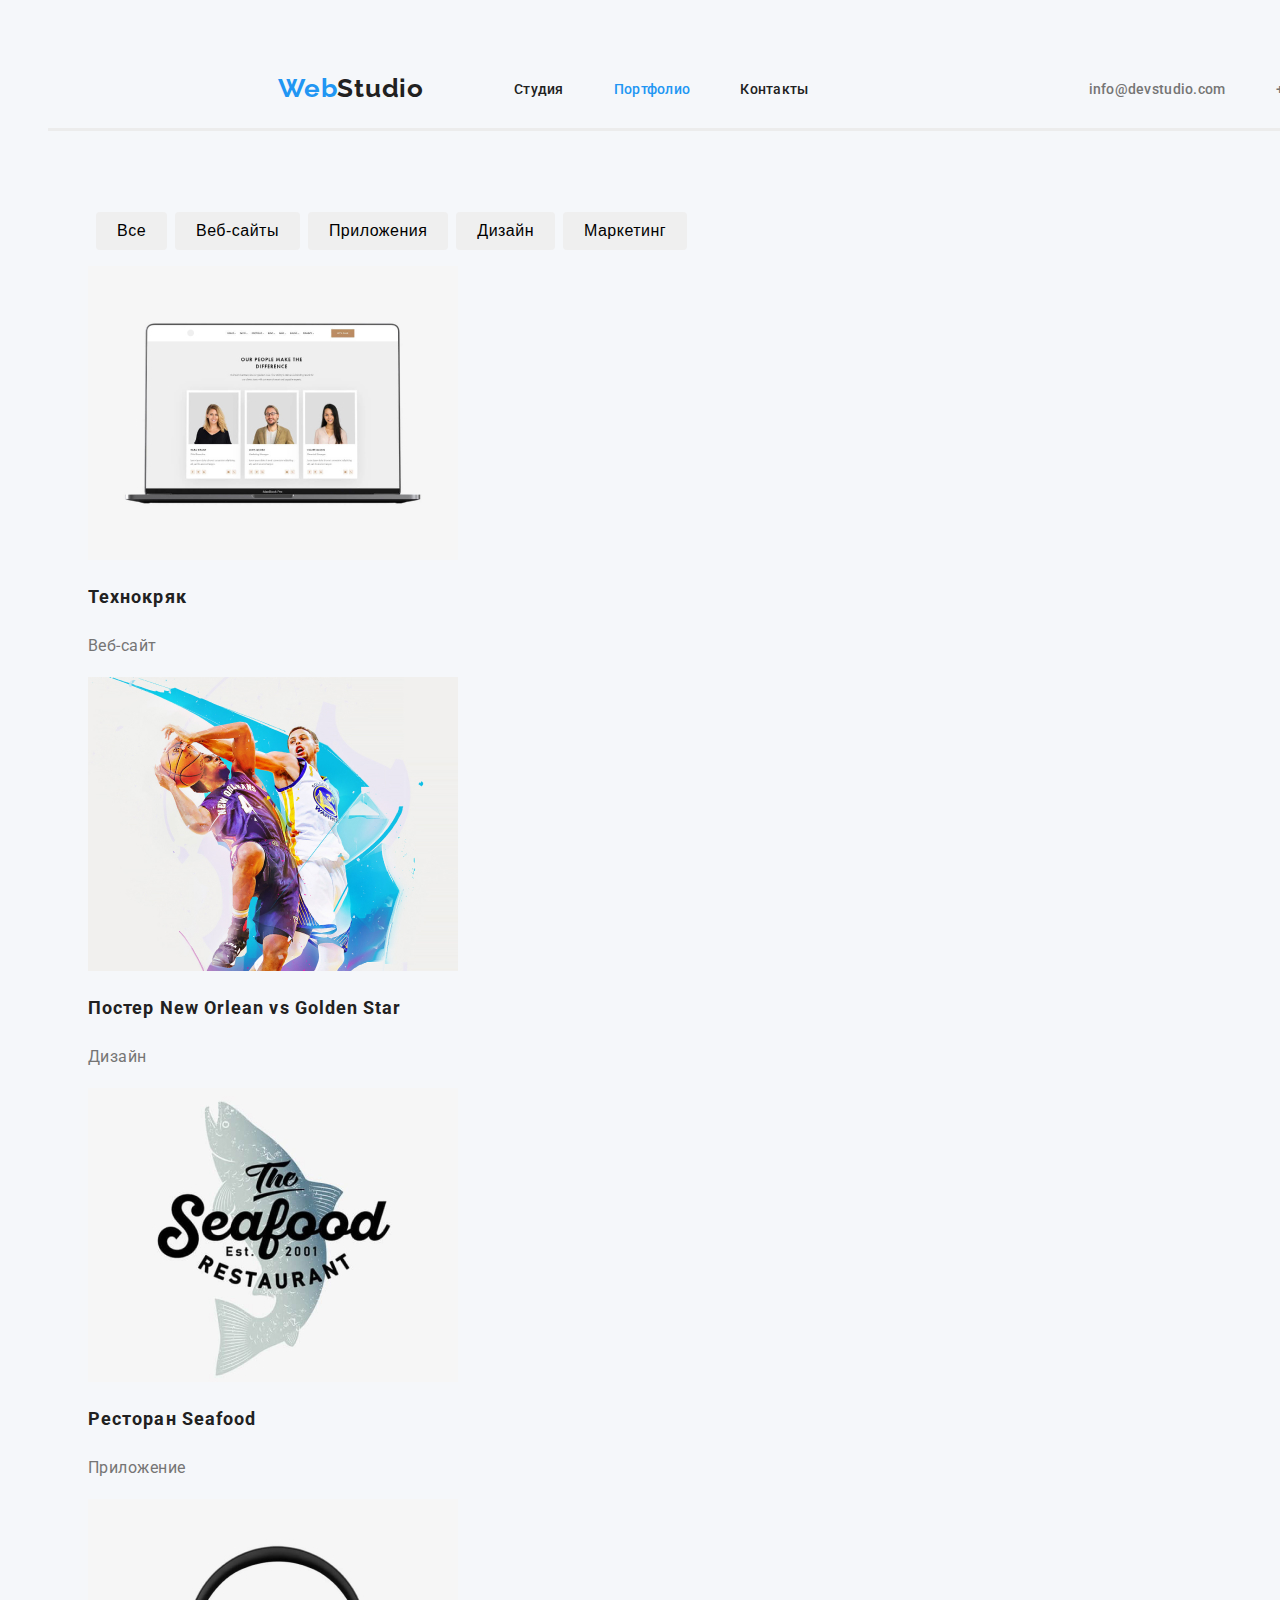
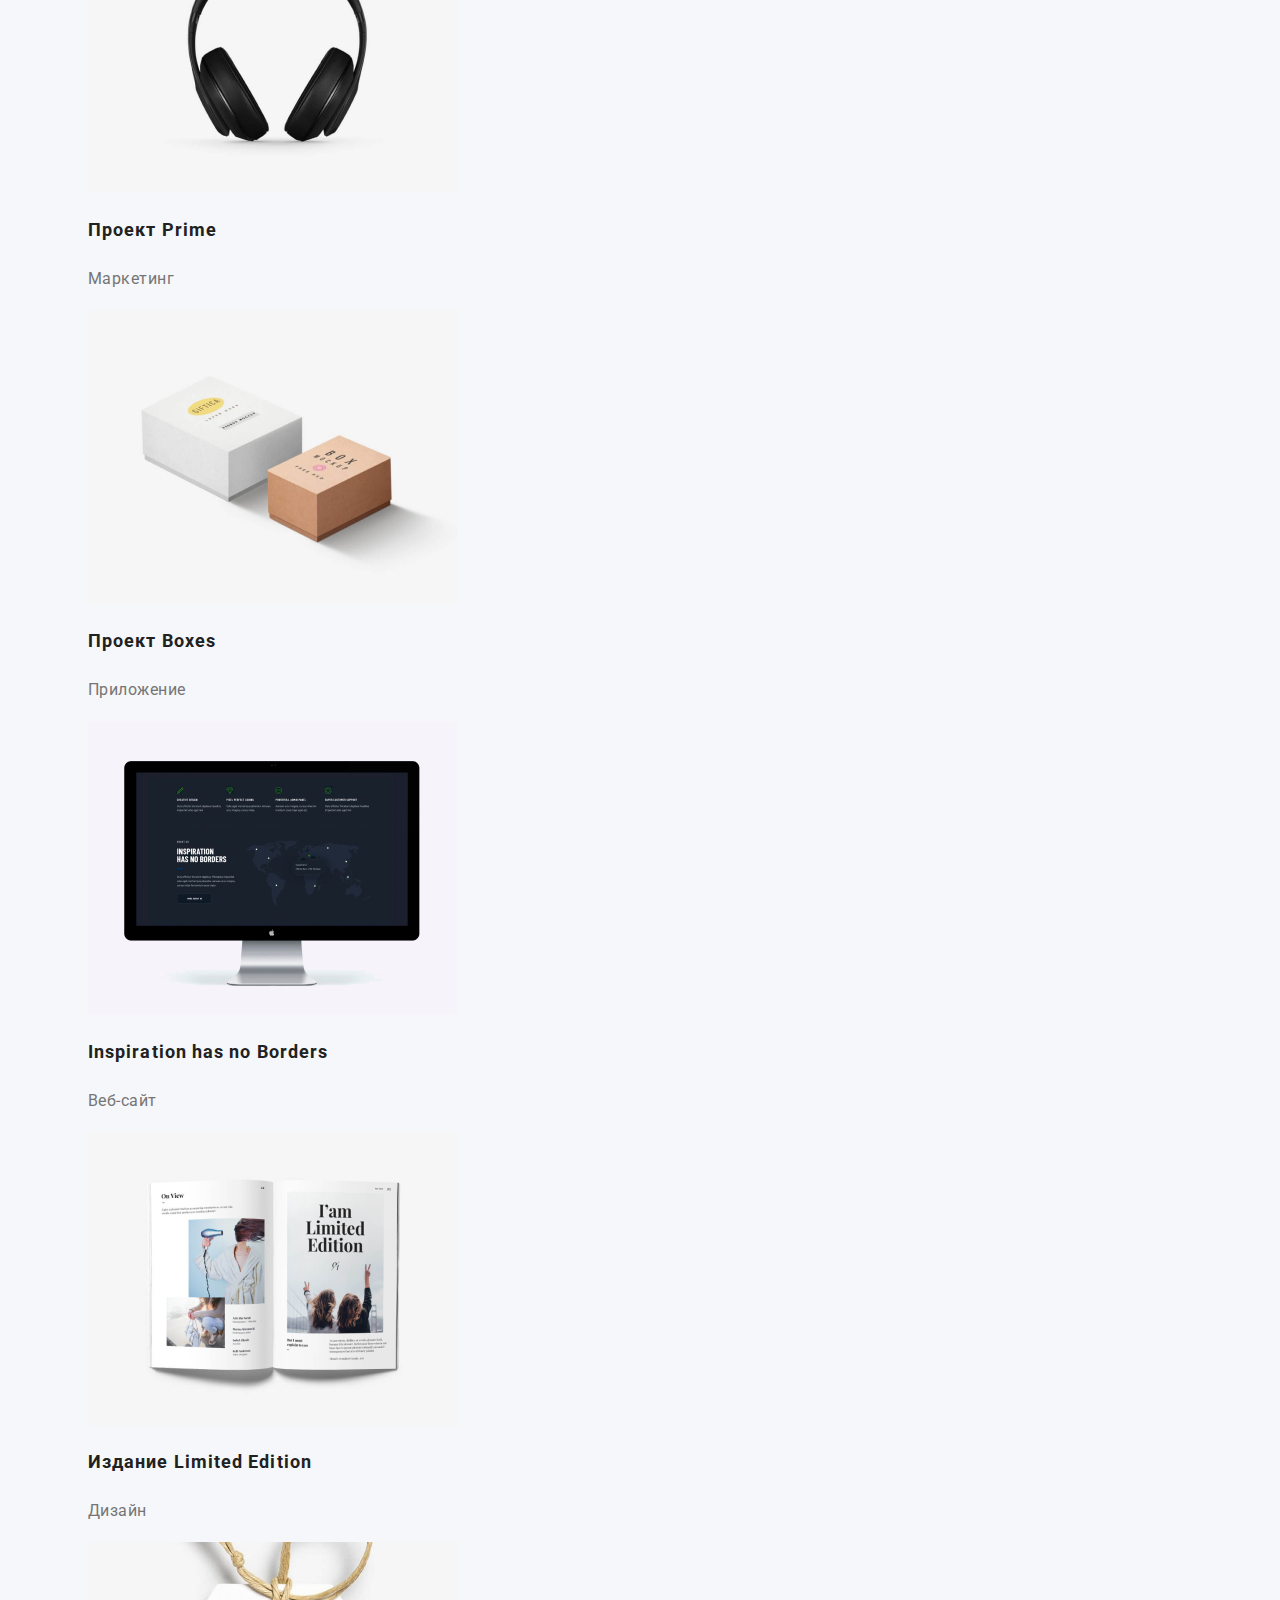
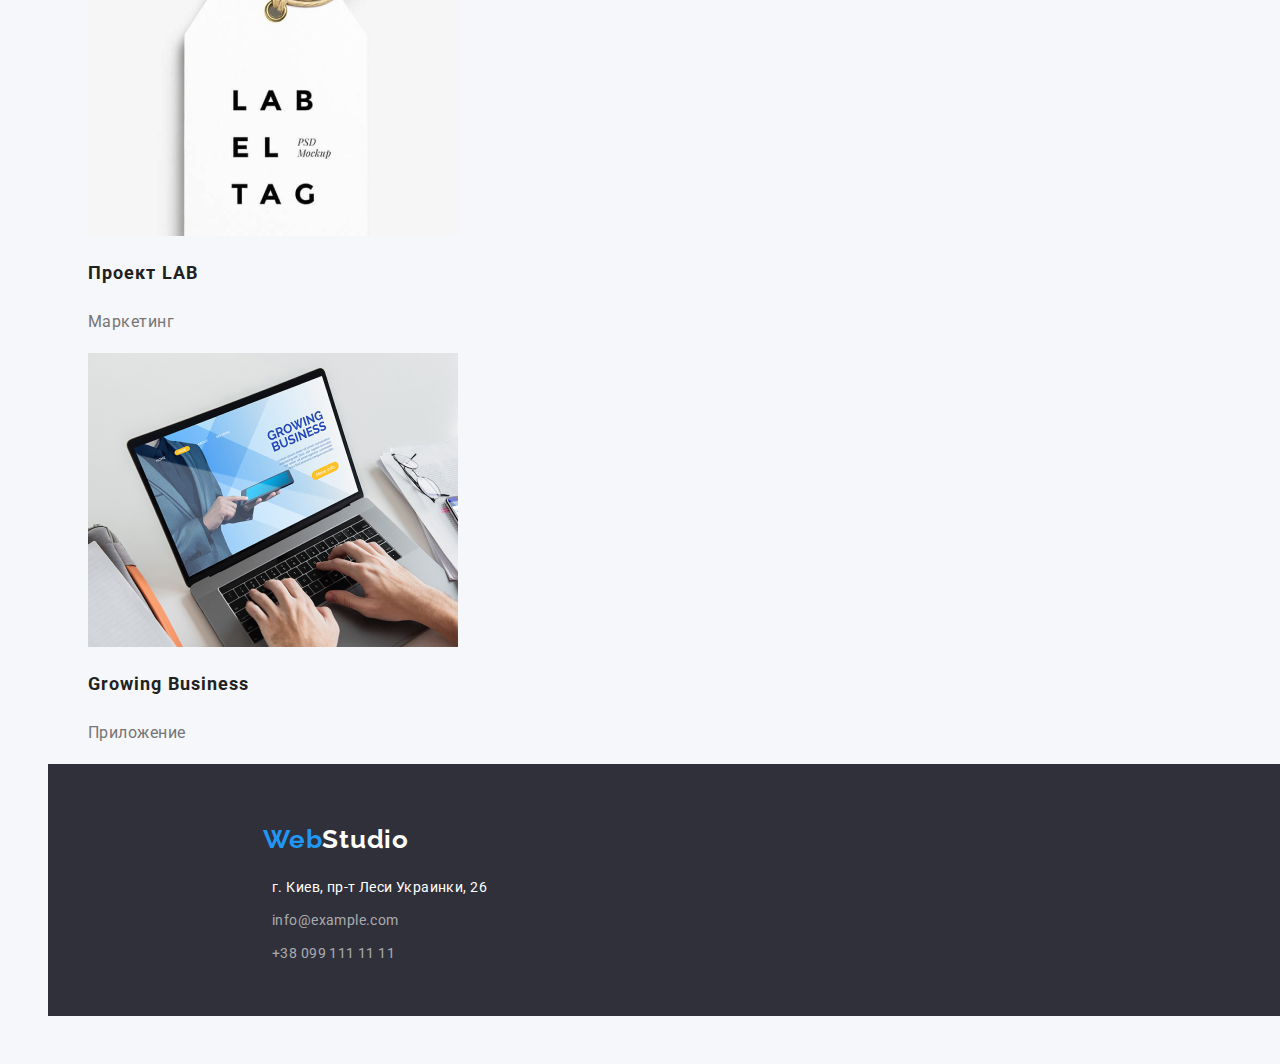
==== commit 1b98302a: "goit-markup-hw-02 v2.1" ====
--- a/portfolio.html
+++ b/portfolio.html
@@ -20,110 +20,154 @@
         <nav class="site-nav">
             <a href="./index.html">
                 <span class="logo-accent">Web</span
-          ><span class="logo-header">Studio</span>
+                    ><span class="logo-header">Studio</span>
             </a>
             <ul class="nav-list">
                 <li>
                     <a href="./index.html" class="link">Cтудия</a>
                 </li>
                 <li>
-                    <a href="./portfolio.html" class="link current">Портфолио</a>
-                </li>
-                <li>
-                    <a href="#contacts" class="link">Контакты</a>
+                    <a href="./portfolio.html" class="link current">Портфолио</a
+                        >
+                    </li>
+                    <li>
+                        <a href="#contacts" class="link">Контакты</a>
                 </li>
             </ul>
             <!-- Контакты -->
             <ul class="contacts-list">
                 <li>
                     <a href="mailto:info@devstudio.com" class="link">info@devstudio.com</a
-            >
-          </li>
-          <li>
-            <a href="tel:+380961111111" class="link">+38 096 111 11 11</a>
-                </li>
-            </ul>
-        </nav>
-    </header>
+                        >
+                    </li>
+                    <li>
+                        <a href="tel:+380961111111" class="link"
+                            >+38 096 111 11 11</a
+                        >
+                    </li>
+                </ul>
+            </nav>
+        </header>
 
-    <main>
-        <section class="section portfolio">
-            <h1 class="title hidden-title">Портфолио</h1>
-            <ul class="btn-list">
-                <li><button type="button">Все</button></li>
-                <li><button type="button">Веб-сайты</button></li>
-                <li><button type="button">Приложения</button></li>
-                <li><button type="button">Дизайн</button></li>
-                <li><button type="button">Маркетинг</button></li>
-            </ul>
+        <main>
+            <section class="section portfolio">
+                <h1 class="title hidden-title">Портфолио</h1>
+                <ul class="btn-list">
+                    <li><button type="button">Все</button></li>
+                    <li><button type="button">Веб-сайты</button></li>
+                    <li><button type="button">Приложения</button></li>
+                    <li><button type="button">Дизайн</button></li>
+                    <li><button type="button">Маркетинг</button></li>
+                </ul>
 
-            <ul class="portfolio-list">
-                <li>
-                    <img src="./img/portfolio-img/portf-1.jpg" alt="Mac Book" width="370" />
-                    <h2 class="list-title">Технокряк</h2>
-                    <p>Веб-сайт</p>
-                </li>
-                <li>
-                    <img src="./img/portfolio-img/portf-2.jpg" alt="Два баскетболиста" width="370" />
-                    <h2 class="list-title">Постер New Orlean vs Golden Star</h2>
-                    <p>Дизайн</p>
-                </li>
-                <li>
-                    <img src="./img/portfolio-img/portf-3.jpg" alt="логотип Seafood" width="370" />
-                    <h2 class="list-title">Ресторан Seafood</h2>
-                    <p>Приложение</p>
-                </li>
-                <li>
-                    <img src="./img/portfolio-img/portf-4.jpg" alt="Наушники" width="370" />
-                    <h2 class="list-title">Проект Prime</h2>
-                    <p>Маркетинг</p>
-                </li>
-                <li>
-                    <img src="./img/portfolio-img/portf-5.jpg" alt="Две коробки" width="370" />
-                    <h2 class="list-title">Проект Boxes</h2>
-                    <p>Приложение</p>
-                </li>
-                <li>
-                    <img src="./img/portfolio-img/portf-6.jpg" alt="iMac" width="370" />
-                    <h2 class="list-title">Inspiration has no Borders</h2>
-                    <p>Веб-сайт</p>
-                </li>
-                <li>
-                    <img src="./img/portfolio-img/portf-7.jpg" alt="Книга" width="370" />
-                    <h2 class="list-title">Издание Limited Edition</h2>
-                    <p>Дизайн</p>
-                </li>
-                <li>
-                    <img src="./img/portfolio-img/portf-8.jpg" alt="Бирка" width="370" />
-                    <h2 class="list-title">Проект LAB</h2>
-                    <p>Маркетинг</p>
-                </li>
-                <li>
-                    <img src="./img/portfolio-img/portf-9.jpg" alt="Работа на MacBook" width="370" />
-                    <h2 class="list-title">Growing Business</h2>
-                    <p>Приложение</p>
-                </li>
-            </ul>
-        </section>
-    </main>
+                <ul class="portfolio-list">
+                    <li>
+                        <img
+                            src="./img/portfolio-img/portf-1.jpg"
+                            alt="Mac Book"
+                            width="370"
+                        />
+                        <h2 class="list-title">Технокряк</h2>
+                        <p>Веб-сайт</p>
+                    </li>
+                    <li>
+                        <img
+                            src="./img/portfolio-img/portf-2.jpg"
+                            alt="Два баскетболиста"
+                            width="370"
+                        />
+                        <h2 class="list-title">
+                            Постер New Orlean vs Golden Star
+                        </h2>
+                        <p>Дизайн</p>
+                    </li>
+                    <li>
+                        <img
+                            src="./img/portfolio-img/portf-3.jpg"
+                            alt="логотип Seafood"
+                            width="370"
+                        />
+                        <h2 class="list-title">Ресторан Seafood</h2>
+                        <p>Приложение</p>
+                    </li>
+                    <li>
+                        <img
+                            src="./img/portfolio-img/portf-4.jpg"
+                            alt="Наушники"
+                            width="370"
+                        />
+                        <h2 class="list-title">Проект Prime</h2>
+                        <p>Маркетинг</p>
+                    </li>
+                    <li>
+                        <img
+                            src="./img/portfolio-img/portf-5.jpg"
+                            alt="Две коробки"
+                            width="370"
+                        />
+                        <h2 class="list-title">Проект Boxes</h2>
+                        <p>Приложение</p>
+                    </li>
+                    <li>
+                        <img
+                            src="./img/portfolio-img/portf-6.jpg"
+                            alt="iMac"
+                            width="370"
+                        />
+                        <h2 class="list-title">Inspiration has no Borders</h2>
+                        <p>Веб-сайт</p>
+                    </li>
+                    <li>
+                        <img
+                            src="./img/portfolio-img/portf-7.jpg"
+                            alt="Книга"
+                            width="370"
+                        />
+                        <h2 class="list-title">Издание Limited Edition</h2>
+                        <p>Дизайн</p>
+                    </li>
+                    <li>
+                        <img
+                            src="./img/portfolio-img/portf-8.jpg"
+                            alt="Бирка"
+                            width="370"
+                        />
+                        <h2 class="list-title">Проект LAB</h2>
+                        <p>Маркетинг</p>
+                    </li>
+                    <li>
+                        <img
+                            src="./img/portfolio-img/portf-9.jpg"
+                            alt="Работа на MacBook"
+                            width="370"
+                        />
+                        <h2 class="list-title">Growing Business</h2>
+                        <p>Приложение</p>
+                    </li>
+                </ul>
+            </section>
+        </main>
 
-    <footer class="footer">
-        <a href="./index.html">
-            <span class="logo-accent">Web</span
-        ><span class="logo-footer">Studio</span>
-        </a>
-        <div class="contacts">
-            <address class="adress">
-          <a href="https://goo.gl/maps/UhhwCVumLmPJmTvy5" class="link address">
-            г. Киев, пр-т Леси Украинки, 26</a
-          >
-        </address>
-            <address class="adress">
-          <p><a href="mailto:info@example.com">info@example.com</a></p>
-          <p><a href="tel:+380991111111">+38 099 111 11 11</a></p>
-        </address>
-        </div>
-    </footer>
+        <footer class="footer">
+            <a href="./index.html">
+                <span class="logo-accent">Web</span
+                ><span class="logo-footer">Studio</span>
+            </a>
+                    <div class="contacts">
+                        <address class="adress">
+                    <a
+                        href="https://goo.gl/maps/UhhwCVumLmPJmTvy5"
+                        class="link address"
+                    >
+                        г. Киев, пр-т Леси Украинки, 26</a
+                    >
+                    <p>
+                        <a href="mailto:info@example.com">info@example.com</a>
+                    </p>
+                    <p><a href="tel:+380991111111">+38 099 111 11 11</a></p>
+                </address>
+                    </div>
+                    </footer>
 </body>
 
 </html>--- a/css/common.css
+++ b/css/common.css
@@ -154,7 +154,9 @@
 
 .footer {
     width: 1600px;
-    height: 252px;
+    height: 192px;
+    padding-top: 60px;
+    padding-left: 215px;
 }
 
 .footer a {
@@ -165,6 +167,10 @@
     color: var(--primary-white);
 }
 
+.all-logo-footer {
+    padding: 9px;
+}
+
 .adress a {
     font-family: 'Roboto';
     font-style: normal;
@@ -172,4 +178,17 @@
     font-size: 14px;
     line-height: 24px;
     letter-spacing: 0.03em;
+}
+
+.adress {
+    margin-top: 20px;
+}
+
+.adress p {
+    margin: 9px 0px 9px 0px;
+}
+
+.adress a {
+    padding: 9px;
+    /* margin: 9px; */
 }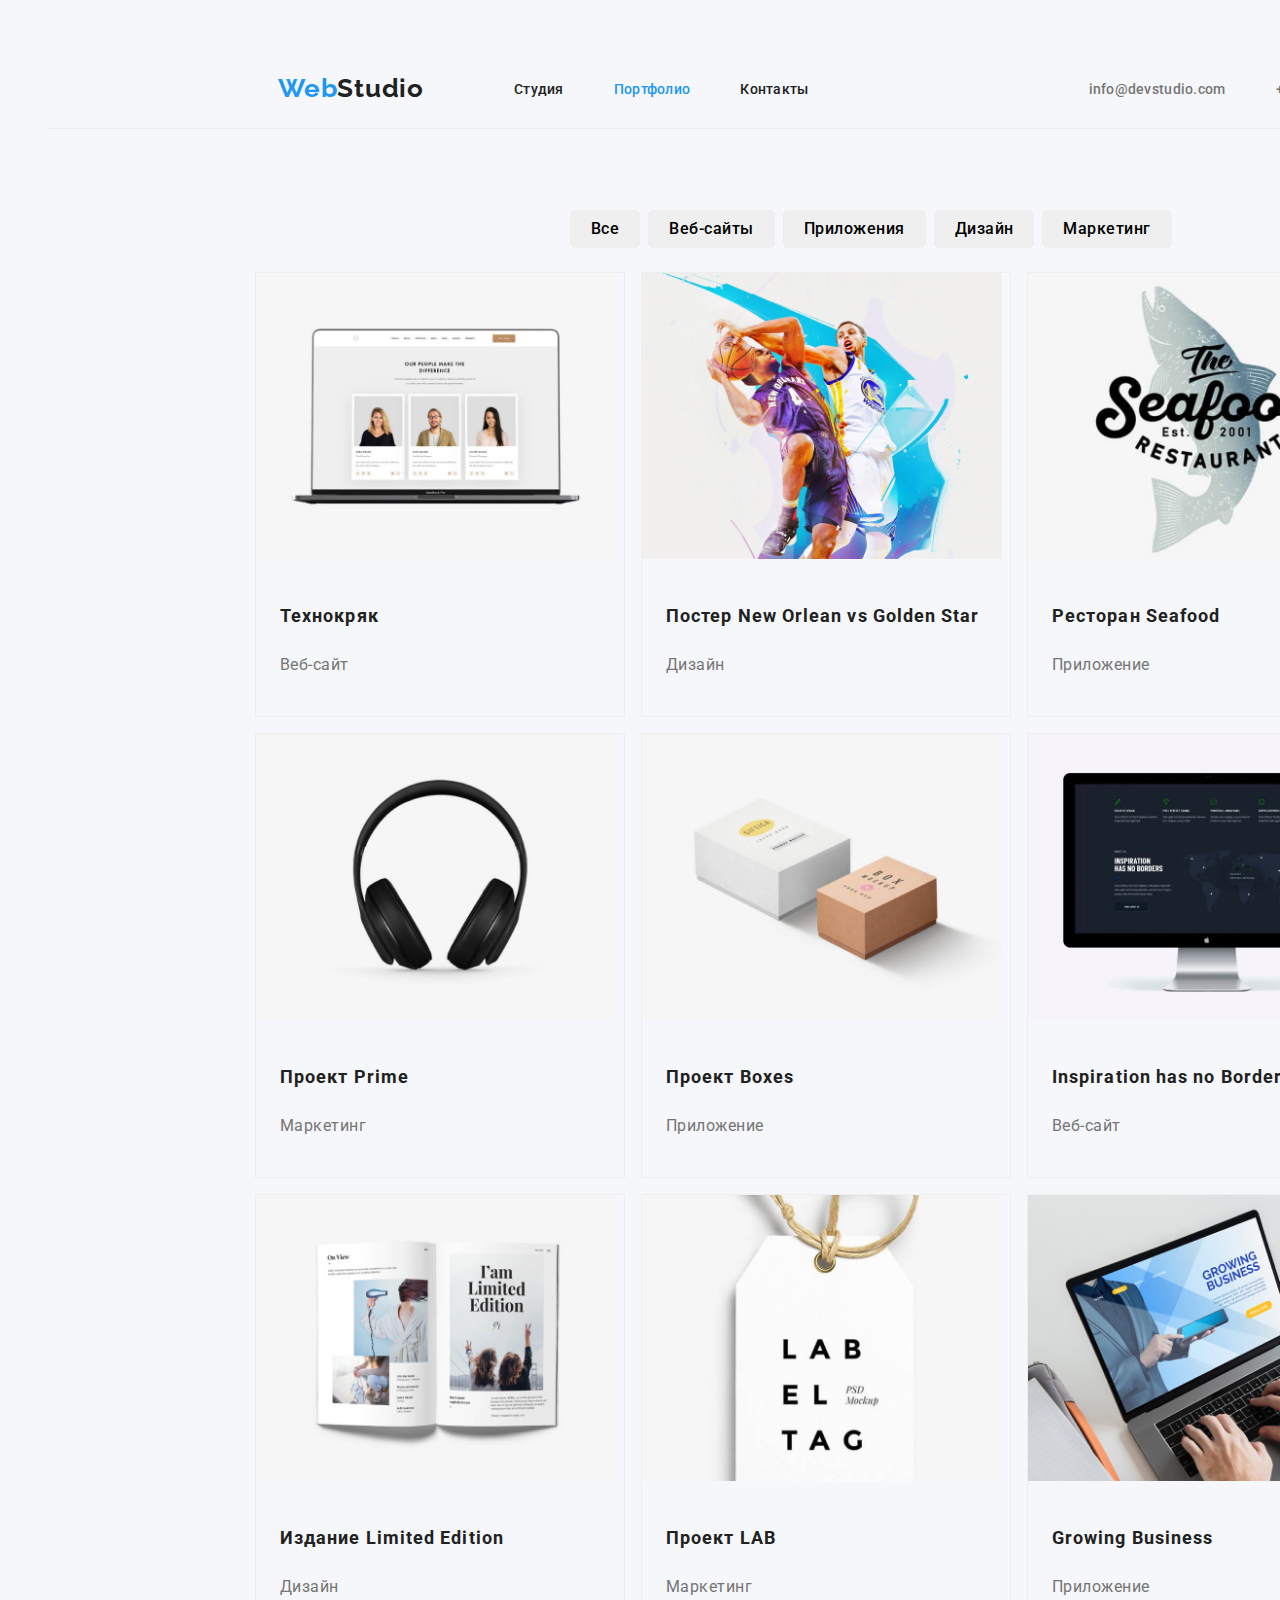
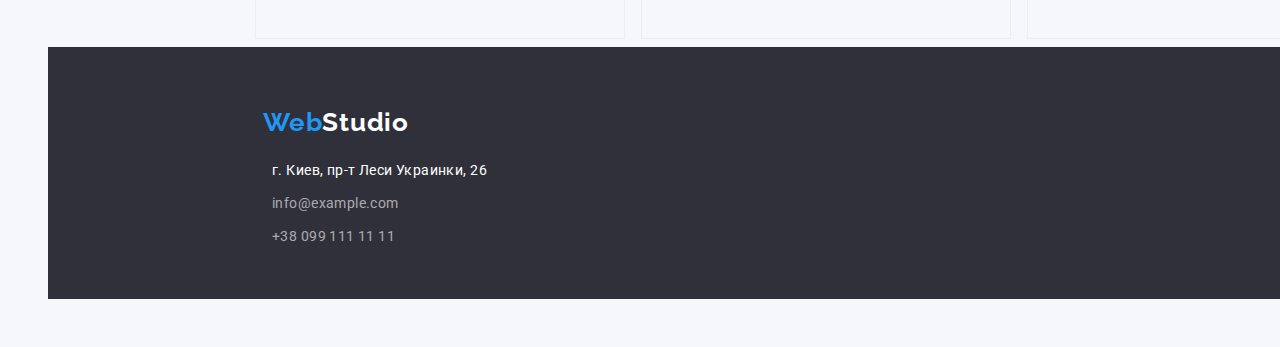
==== commit cd47ff58: "1" ====
--- a/portfolio.html
+++ b/portfolio.html
@@ -65,84 +65,104 @@
                         <img
                             src="./img/portfolio-img/portf-1.jpg"
                             alt="Mac Book"
-                            width="370"
+                            width="360"
                         />
-                        <h2 class="list-title">Технокряк</h2>
-                        <p>Веб-сайт</p>
+                        <div class="text">
+                            <h2 class="list-title">Технокряк</h2>
+                            <p>Веб-сайт</p>
+                        </div>
                     </li>
                     <li>
                         <img
                             src="./img/portfolio-img/portf-2.jpg"
                             alt="Два баскетболиста"
-                            width="370"
+                            width="360"
                         />
-                        <h2 class="list-title">
-                            Постер New Orlean vs Golden Star
-                        </h2>
-                        <p>Дизайн</p>
+                        <div class="text">
+                            <h2 class="list-title">
+                                Постер New Orlean vs Golden Star
+                            </h2>
+                            <p>Дизайн</p>
+                        </div>
                     </li>
                     <li>
                         <img
                             src="./img/portfolio-img/portf-3.jpg"
                             alt="логотип Seafood"
-                            width="370"
+                            width="360"
                         />
-                        <h2 class="list-title">Ресторан Seafood</h2>
-                        <p>Приложение</p>
+                        <div class="text">
+                            <h2 class="list-title">Ресторан Seafood</h2>
+                            <p>Приложение</p>
+                        </div>
                     </li>
                     <li>
                         <img
                             src="./img/portfolio-img/portf-4.jpg"
                             alt="Наушники"
-                            width="370"
+                            width="360"
                         />
-                        <h2 class="list-title">Проект Prime</h2>
-                        <p>Маркетинг</p>
+                        <div class="text">
+                            <h2 class="list-title">Проект Prime</h2>
+                            <p>Маркетинг</p>
+                        </div>
                     </li>
                     <li>
                         <img
                             src="./img/portfolio-img/portf-5.jpg"
                             alt="Две коробки"
-                            width="370"
+                            width="360"
                         />
-                        <h2 class="list-title">Проект Boxes</h2>
-                        <p>Приложение</p>
+                        <div class="text">
+                            <h2 class="list-title">Проект Boxes</h2>
+                            <p>Приложение</p>
+                        </div>
                     </li>
                     <li>
                         <img
                             src="./img/portfolio-img/portf-6.jpg"
                             alt="iMac"
-                            width="370"
+                            width="360"
                         />
-                        <h2 class="list-title">Inspiration has no Borders</h2>
-                        <p>Веб-сайт</p>
+                        <div class="text">
+                            <h2 class="list-title">
+                                Inspiration has no Borders
+                            </h2>
+                            <p>Веб-сайт</p>
+                        </div>
                     </li>
                     <li>
                         <img
                             src="./img/portfolio-img/portf-7.jpg"
                             alt="Книга"
-                            width="370"
+                            width="360"
                         />
-                        <h2 class="list-title">Издание Limited Edition</h2>
-                        <p>Дизайн</p>
+                        <div class="text">
+                            <h2 class="list-title">Издание Limited Edition</h2>
+                            <p>Дизайн</p>
+                        </div>
                     </li>
                     <li>
                         <img
                             src="./img/portfolio-img/portf-8.jpg"
                             alt="Бирка"
-                            width="370"
+                            width="360"
                         />
-                        <h2 class="list-title">Проект LAB</h2>
-                        <p>Маркетинг</p>
+                        <div class="text">
+                            <h2 class="list-title">Проект LAB</h2>
+                            <p>Маркетинг</p>
+                        </div>
                     </li>
                     <li>
                         <img
                             src="./img/portfolio-img/portf-9.jpg"
                             alt="Работа на MacBook"
-                            width="370"
+                            width="360"
                         />
-                        <h2 class="list-title">Growing Business</h2>
-                        <p>Приложение</p>
+                        <div class="text">
+                            <h2 class="list-title">Growing Business</h2>
+                            <p>Приложение</p>
+                        </div>
                     </li>
                 </ul>
             </section>
--- a/css/common.css
+++ b/css/common.css
@@ -5,6 +5,7 @@
     --accent-color: #2196f3;
     --primary-white: #ffffff;
     --primary-background: #2f303a;
+    --primary-background-opacity40: rgba(47, 48, 58, 0.4);
     --secondary-background: #f5f4fa;
 }
 
@@ -12,6 +13,7 @@
     font-family: 'Roboto', sans-serif;
     background: #f5f7fa;
     padding: 40px;
+    width: fit-content;
 }
 
 li {
@@ -26,14 +28,14 @@
     font-style: normal;
 }
 
-.footer,
-.hero {
+.footer {
     background-color: var(--primary-background);
 }
 
 .wrapper {
     width: 1600px;
     background-color: var(--primary-white);
+    box-sizing: border-box;
 }
 
 
@@ -41,7 +43,7 @@
 
 .header {
     width: 1600px;
-    border-bottom: solid #ececec;
+    border-bottom: 1px solid #ececec;
 }
 
 
@@ -80,7 +82,7 @@
     font-weight: 700;
     font-style: normal;
     font-size: 26px;
-    line-height: 31px;
+    line-height: 1.192;
     letter-spacing: 0.03em;
 }
 
@@ -96,10 +98,11 @@
 }
 
 .nav-list .link {
+    display: inline-block;
     color: var(--title-text-color);
     font-weight: 500;
     font-size: 14px;
-    line-height: 16px;
+    line-height: 1.142;
     letter-spacing: 0.02em;
     margin-left: 50px;
 }
@@ -123,10 +126,15 @@
     color: var(--primary-text-color);
     font-weight: 500;
     font-size: 14px;
-    line-height: 16px;
+    line-height: 1.142;
     letter-spacing: 0.02em;
     margin-left: 50px;
 }
+
+
+/* .contacts-list .link:not(:first-child) {
+    
+} */
 
 .contacts-list .link:hover,
 .contacts-list .link:focus {
@@ -153,8 +161,8 @@
 /* Footer */
 
 .footer {
-    width: 1600px;
-    height: 192px;
+    /* width: 1348px; */
+    min-height: 192px;
     padding-top: 60px;
     padding-left: 215px;
 }
--- a/css/portfolio.css
+++ b/css/portfolio.css
@@ -9,9 +9,11 @@
     display: flex;
     align-items: center;
     width: 611px;
+    padding-left: 315px;
 }
 
 .btn-list li {
+    background-color: var(--primary-white);
     margin-left: 8px;
     max-width: 611px;
 }
@@ -19,6 +21,7 @@
 .btn-list button {
     border: transparent;
     border-radius: 4px;
+    font-family: 'Roboto', sans-serif;
     font-weight: 500;
     font-size: 16px;
     line-height: 26px;
@@ -31,6 +34,7 @@
 .btn-list button:hover {
     color: var(--primary-white);
     background-color: var(--accent-color);
+    box-shadow: 0px 3px 1px rgba(0, 0, 0, 0.1), 0px 1px 2px rgba(0, 0, 0, 0.08), 0px 2px 2px rgba(0, 0, 0, 0.12);
 }
 
 
@@ -38,18 +42,24 @@
 
 .section.portfolio {
     width: 1170px;
-    align-items: center;
+    padding-left: 199px;
     /* display: flex;
 		flex-direction: row; */
 }
 
 .portfolio-list {
-    display: block;
+    display: flex;
+    flex-wrap: wrap;
+    padding: 0;
+    margin: 0;
 }
 
 .portfolio-list li {
-    margin-right: auto;
-    display: block;
+    box-sizing: border-box;
+    width: 370px;
+    border: 1px solid #eeeeee;
+    text-align: left;
+    margin: 8px;
 }
 
 .portfolio-list p {
@@ -59,5 +69,9 @@
     letter-spacing: 0.03em;
 }
 
+.portfolio-list .text {
+    padding: 20px 24px;
+}
+
 
 /* .section {} */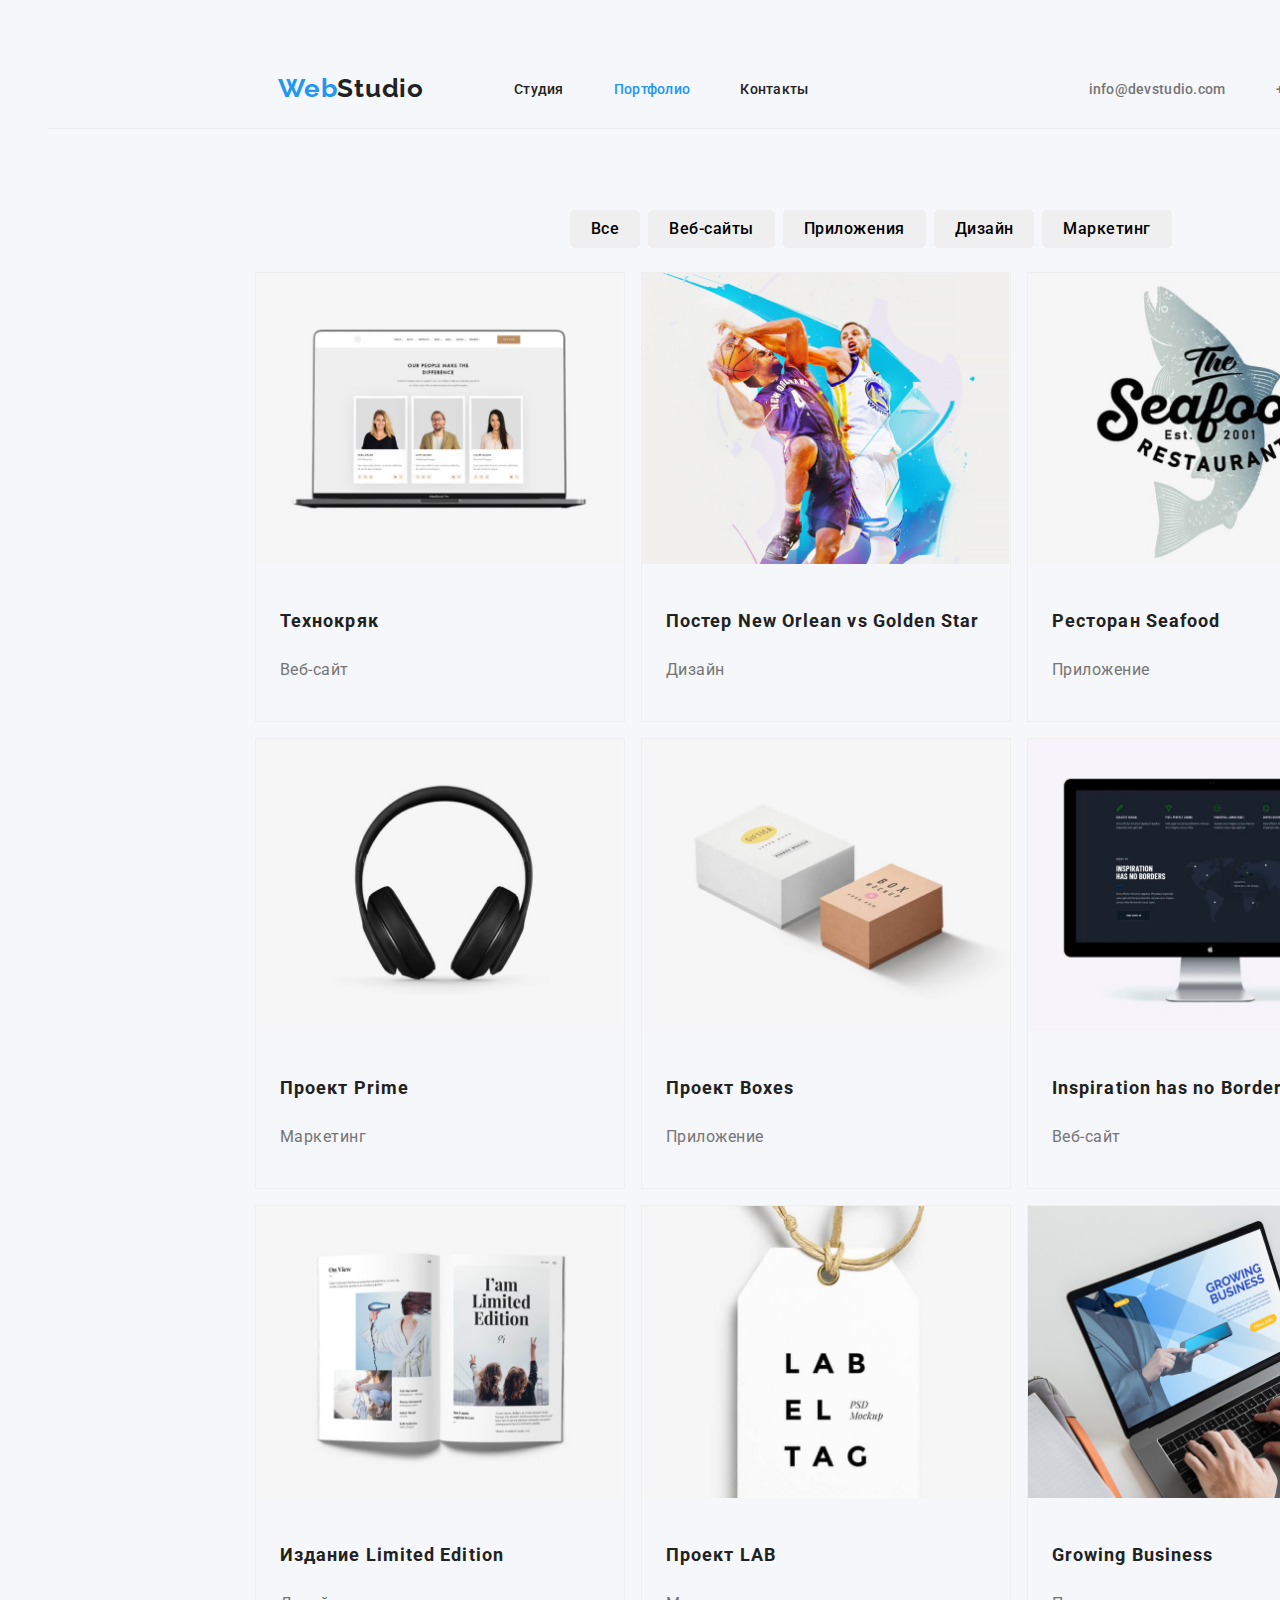
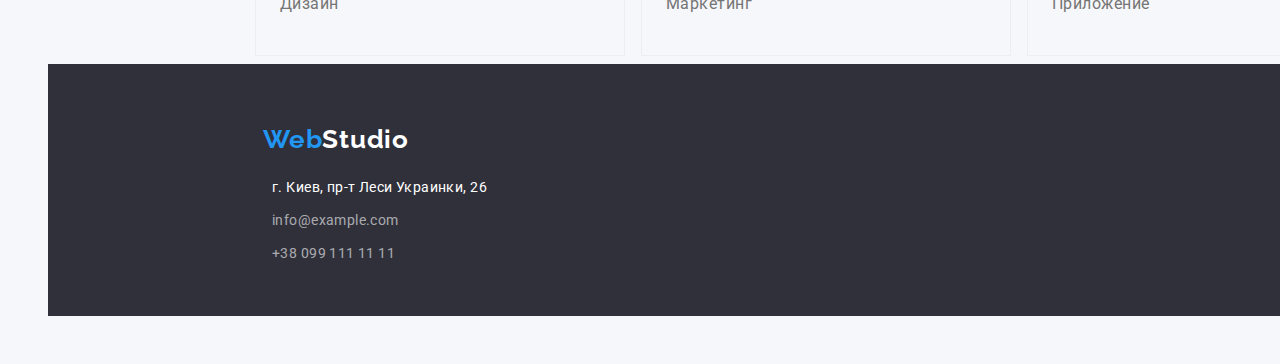
==== commit 87378a4f: "Update portfolio.html" ====
--- a/portfolio.html
+++ b/portfolio.html
@@ -65,7 +65,7 @@
                         <img
                             src="./img/portfolio-img/portf-1.jpg"
                             alt="Mac Book"
-                            width="360"
+                            width="367"
                         />
                         <div class="text">
                             <h2 class="list-title">Технокряк</h2>
@@ -76,7 +76,7 @@
                         <img
                             src="./img/portfolio-img/portf-2.jpg"
                             alt="Два баскетболиста"
-                            width="360"
+                            width="367"
                         />
                         <div class="text">
                             <h2 class="list-title">
@@ -89,7 +89,7 @@
                         <img
                             src="./img/portfolio-img/portf-3.jpg"
                             alt="логотип Seafood"
-                            width="360"
+                            width="367"
                         />
                         <div class="text">
                             <h2 class="list-title">Ресторан Seafood</h2>
@@ -100,7 +100,7 @@
                         <img
                             src="./img/portfolio-img/portf-4.jpg"
                             alt="Наушники"
-                            width="360"
+                            width="367"
                         />
                         <div class="text">
                             <h2 class="list-title">Проект Prime</h2>
@@ -111,7 +111,7 @@
                         <img
                             src="./img/portfolio-img/portf-5.jpg"
                             alt="Две коробки"
-                            width="360"
+                            width="367"
                         />
                         <div class="text">
                             <h2 class="list-title">Проект Boxes</h2>
@@ -122,7 +122,7 @@
                         <img
                             src="./img/portfolio-img/portf-6.jpg"
                             alt="iMac"
-                            width="360"
+                            width="367"
                         />
                         <div class="text">
                             <h2 class="list-title">
@@ -135,7 +135,7 @@
                         <img
                             src="./img/portfolio-img/portf-7.jpg"
                             alt="Книга"
-                            width="360"
+                            width="367"
                         />
                         <div class="text">
                             <h2 class="list-title">Издание Limited Edition</h2>
@@ -146,7 +146,7 @@
                         <img
                             src="./img/portfolio-img/portf-8.jpg"
                             alt="Бирка"
-                            width="360"
+                            width="367"
                         />
                         <div class="text">
                             <h2 class="list-title">Проект LAB</h2>
@@ -157,7 +157,7 @@
                         <img
                             src="./img/portfolio-img/portf-9.jpg"
                             alt="Работа на MacBook"
-                            width="360"
+                            width="367"
                         />
                         <div class="text">
                             <h2 class="list-title">Growing Business</h2>
